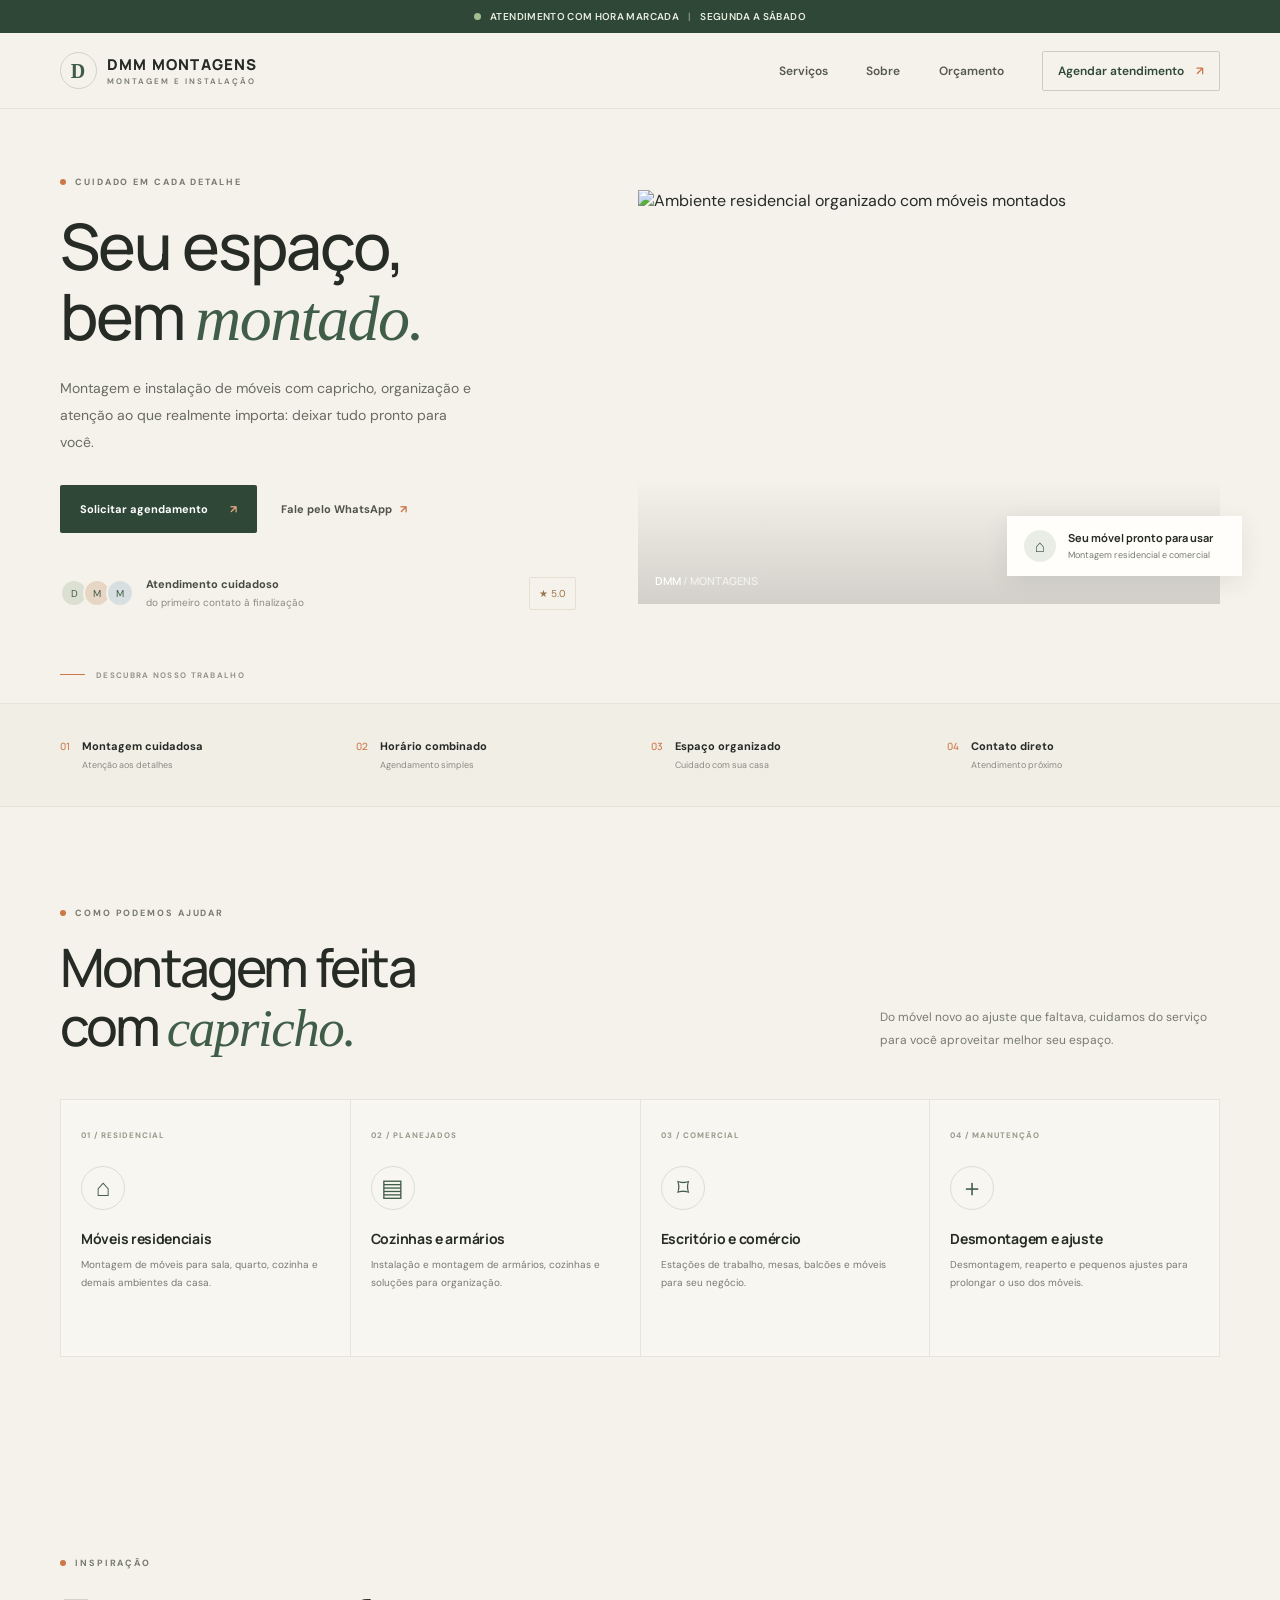
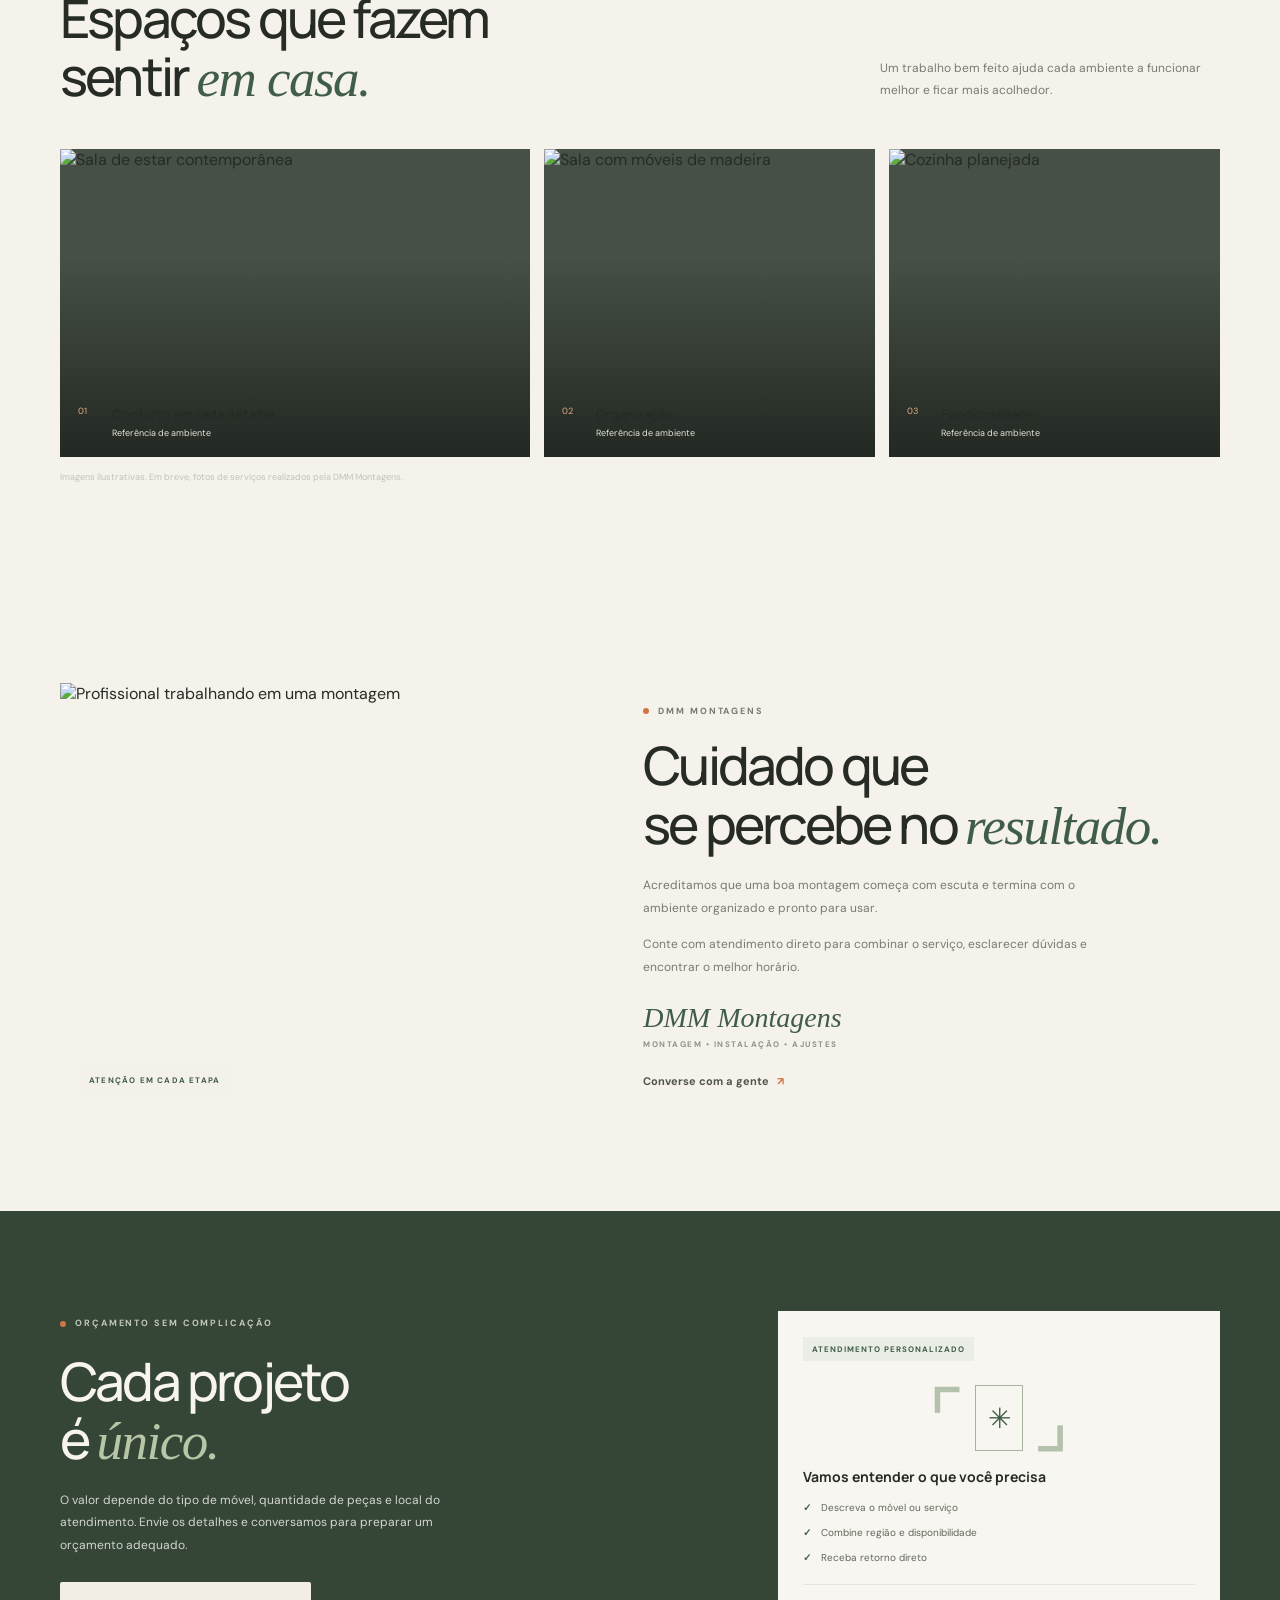
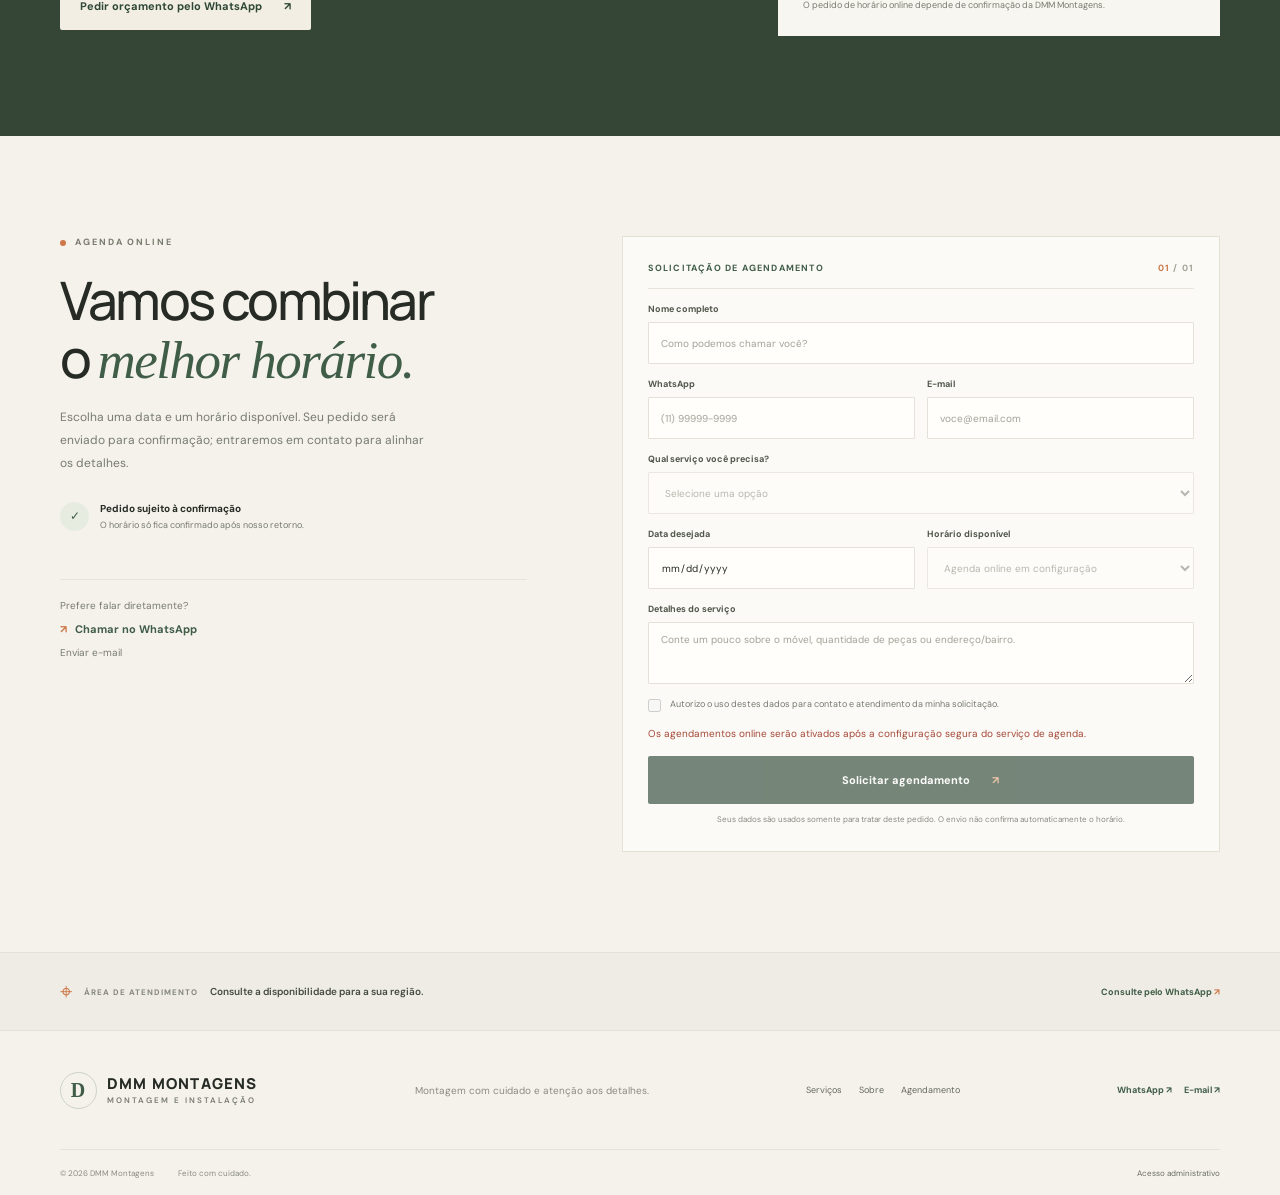
==== index.html @ c47377dd "Publish DMM Montagens website Co-authored-by: Copilot <223556219+Copilot@users.noreply.github.com>" ====
<!doctype html>
<html lang="pt-BR">
<head>
  <meta charset="utf-8">
  <meta name="viewport" content="width=device-width, initial-scale=1">
  <meta name="theme-color" content="#f5f2eb">
  <meta name="description" content="Montagem, instalação e ajuste de móveis residenciais e comerciais. Solicite um orçamento com a DMM Montagens.">
  <title>DMM Montagens | Montagem com cuidado e precisão</title>
  <link rel="preconnect" href="https://fonts.googleapis.com">
  <link rel="preconnect" href="https://fonts.gstatic.com" crossorigin>
  <link href="https://fonts.googleapis.com/css2?family=DM+Sans:wght@400;500;600;700&family=Manrope:wght@400;500;600;700;800&display=swap" rel="stylesheet">
  <link rel="stylesheet" href="style.css">
</head>
<body>
  <div class="announcement"><span class="status-dot"></span> ATENDIMENTO COM HORA MARCADA <span class="announcement-divider">|</span> SEGUNDA A SÁBADO</div>
  <header class="site-header">
    <a class="wordmark" href="#" aria-label="DMM Montagens, início">
      <span class="brand-mark" aria-hidden="true">D</span><span>DMM MONTAGENS<small>MONTAGEM E INSTALAÇÃO</small></span>
    </a>
    <button class="menu-toggle" id="menu-toggle" type="button" aria-label="Abrir menu" aria-expanded="false"><span></span><span></span></button>
    <nav class="main-nav" id="main-nav" aria-label="Navegação principal">
      <a href="#servicos">Serviços</a><a href="#sobre">Sobre</a><a href="#orcamento">Orçamento</a>
      <a class="nav-cta" href="#agendamento">Agendar atendimento <span aria-hidden="true">↗</span></a>
    </nav>
  </header>

  <main>
    <section class="hero section-wrap">
      <div class="hero-copy">
        <p class="eyebrow"><span></span> CUIDADO EM CADA DETALHE</p>
        <h1>Seu espaço,<br>bem <em>montado.</em></h1>
        <p class="hero-intro">Montagem e instalação de móveis com capricho, organização e atenção ao que realmente importa: deixar tudo pronto para você.</p>
        <div class="hero-actions"><a class="button button-dark" href="#agendamento">Solicitar agendamento <span aria-hidden="true">↗</span></a><a class="text-link" data-whatsapp href="#agendamento">Fale pelo WhatsApp <span aria-hidden="true">↗</span></a></div>
        <div class="hero-proof"><div class="avatar-stack" aria-hidden="true"><span>D</span><span>M</span><span>M</span></div><span><strong>Atendimento cuidadoso</strong><br>do primeiro contato à finalização</span><span class="proof-rating">★ 5.0</span></div>
      </div>
      <div class="hero-visual">
        <img class="hero-image" src="https://images.unsplash.com/photo-1600210492486-724fe5c67fb0?auto=format&amp;fit=crop&amp;w=1200&amp;q=85" alt="Ambiente residencial organizado com móveis montados">
        <div class="hero-image-label"><span class="label-icon" aria-hidden="true">⌂</span><span><strong>Seu móvel pronto para usar</strong><small>Montagem residencial e comercial</small></span></div>
        <span class="hero-index">DMM <span>/ MONTAGENS</span></span>
      </div>
      <div class="scroll-cue"><span></span> DESCUBRA NOSSO TRABALHO</div>
    </section>

    <section class="trust-strip" aria-label="Diferenciais">
      <div><span>01</span><p><strong>Montagem cuidadosa</strong><small>Atenção aos detalhes</small></p></div>
      <div><span>02</span><p><strong>Horário combinado</strong><small>Agendamento simples</small></p></div>
      <div><span>03</span><p><strong>Espaço organizado</strong><small>Cuidado com sua casa</small></p></div>
      <div><span>04</span><p><strong>Contato direto</strong><small>Atendimento próximo</small></p></div>
    </section>

    <section class="section-wrap section-pad" id="servicos">
      <div class="section-heading"><div><p class="eyebrow"><span></span> COMO PODEMOS AJUDAR</p><h2>Montagem feita<br>com <em>capricho.</em></h2></div><p>Do móvel novo ao ajuste que faltava, cuidamos do serviço para você aproveitar melhor seu espaço.</p></div>
      <div class="service-grid">
        <article class="service-card"><span class="service-number">01 / RESIDENCIAL</span><span class="service-icon" aria-hidden="true">⌂</span><h3>Móveis residenciais</h3><p>Montagem de móveis para sala, quarto, cozinha e demais ambientes da casa.</p></article>
        <article class="service-card"><span class="service-number">02 / PLANEJADOS</span><span class="service-icon" aria-hidden="true">▤</span><h3>Cozinhas e armários</h3><p>Instalação e montagem de armários, cozinhas e soluções para organização.</p></article>
        <article class="service-card"><span class="service-number">03 / COMERCIAL</span><span class="service-icon" aria-hidden="true">⌑</span><h3>Escritório e comércio</h3><p>Estações de trabalho, mesas, balcões e móveis para seu negócio.</p></article>
        <article class="service-card"><span class="service-number">04 / MANUTENÇÃO</span><span class="service-icon" aria-hidden="true">＋</span><h3>Desmontagem e ajuste</h3><p>Desmontagem, reaperto e pequenos ajustes para prolongar o uso dos móveis.</p></article>
      </div>
    </section>

    <section class="gallery">
      <div class="section-wrap section-pad">
        <div class="section-heading"><div><p class="eyebrow"><span></span> INSPIRAÇÃO</p><h2>Espaços que fazem<br>sentir <em>em casa.</em></h2></div><p>Um trabalho bem feito ajuda cada ambiente a funcionar melhor e ficar mais acolhedor.</p></div>
        <div class="gallery-grid">
          <figure class="gallery-item gallery-large"><img src="https://images.unsplash.com/photo-1600607687939-ce8a6c25118c?auto=format&amp;fit=crop&amp;w=1200&amp;q=85" alt="Sala de estar contemporânea"><figcaption><span>01</span><strong>Conforto em cada detalhe</strong><small>Referência de ambiente</small></figcaption></figure>
          <figure class="gallery-item"><img src="https://images.unsplash.com/photo-1600607687920-4e2a09cf159d?auto=format&amp;fit=crop&amp;w=700&amp;q=85" alt="Sala com móveis de madeira"><figcaption><span>02</span><strong>Organização</strong><small>Referência de ambiente</small></figcaption></figure>
          <figure class="gallery-item"><img src="https://images.unsplash.com/photo-1600566753086-00f18fb6b3ea?auto=format&amp;fit=crop&amp;w=700&amp;q=85" alt="Cozinha planejada"><figcaption><span>03</span><strong>Funcionalidade</strong><small>Referência de ambiente</small></figcaption></figure>
        </div>
        <p class="gallery-note">Imagens ilustrativas. Em breve, fotos de serviços realizados pela DMM Montagens.</p>
      </div>
    </section>

    <section class="section-wrap section-pad about" id="sobre">
      <div class="about-photo"><img src="https://images.unsplash.com/photo-1621905251189-08b45d6a269e?auto=format&amp;fit=crop&amp;w=900&amp;q=85" alt="Profissional trabalhando em uma montagem"><span>ATENÇÃO EM CADA ETAPA</span></div>
      <div class="about-copy"><p class="eyebrow"><span></span> DMM MONTAGENS</p><h2>Cuidado que<br>se percebe no <em>resultado.</em></h2><p>Acreditamos que uma boa montagem começa com escuta e termina com o ambiente organizado e pronto para usar.</p><p>Conte com atendimento direto para combinar o serviço, esclarecer dúvidas e encontrar o melhor horário.</p><div class="signature"><span>DMM Montagens</span><small>MONTAGEM • INSTALAÇÃO • AJUSTES</small></div><a class="text-link" data-whatsapp href="#agendamento">Converse com a gente <span aria-hidden="true">↗</span></a></div>
    </section>

    <section class="pricing section-pad" id="orcamento"><div class="section-wrap pricing-inner">
      <div><p class="eyebrow"><span></span> ORÇAMENTO SEM COMPLICAÇÃO</p><h2>Cada projeto<br>é <em>único.</em></h2><p>O valor depende do tipo de móvel, quantidade de peças e local do atendimento. Envie os detalhes e conversamos para preparar um orçamento adequado.</p><a class="button button-light" data-whatsapp href="#agendamento">Pedir orçamento pelo WhatsApp <span aria-hidden="true">↗</span></a></div>
      <div class="price-card"><span class="price-tag">ATENDIMENTO PERSONALIZADO</span><div class="price-illustration" aria-hidden="true"><span>⌜</span><span>✳</span><span>⌟</span></div><h3>Vamos entender o que você precisa</h3><ul><li><span>✓</span> Descreva o móvel ou serviço</li><li><span>✓</span> Combine região e disponibilidade</li><li><span>✓</span> Receba retorno direto</li></ul><p class="price-footnote">O pedido de horário online depende de confirmação da DMM Montagens.</p></div>
    </div></section>

    <section class="section-wrap section-pad booking" id="agendamento">
      <div class="booking-intro"><p class="eyebrow"><span></span> AGENDA ONLINE</p><h2>Vamos combinar<br>o <em>melhor horário.</em></h2><p>Escolha uma data e um horário disponível. Seu pedido será enviado para confirmação; entraremos em contato para alinhar os detalhes.</p><div class="booking-assurance"><span aria-hidden="true">✓</span><span><strong>Pedido sujeito à confirmação</strong><small>O horário só fica confirmado após nosso retorno.</small></span></div><div class="booking-contact"><span>Prefere falar diretamente?</span><a class="contact-whatsapp" data-whatsapp href="#agendamento"><span aria-hidden="true">↗</span> Chamar no WhatsApp</a><a data-email href="#agendamento">Enviar e-mail</a></div></div>
      <form class="booking-form" id="booking-form">
        <div class="form-heading"><span>SOLICITAÇÃO DE AGENDAMENTO</span><span class="form-step">01 <i>/ 01</i></span></div>
        <label>Nome completo<input name="customer_name" type="text" autocomplete="name" minlength="2" maxlength="100" required placeholder="Como podemos chamar você?"></label>
        <div class="form-row"><label>WhatsApp<input name="customer_phone" type="tel" autocomplete="tel" minlength="10" maxlength="30" required placeholder="(11) 99999-9999"></label><label>E-mail<input name="customer_email" type="email" autocomplete="email" maxlength="254" required placeholder="voce@email.com"></label></div>
        <label>Qual serviço você precisa?
          <select name="service" required>
            <option value="">Selecione uma opção</option><option>Móveis residenciais</option><option>Cozinhas e armários</option><option>Escritório e comércio</option><option>Desmontagem e ajuste</option><option>Outro — vou explicar nos detalhes</option>
          </select>
        </label>
        <div class="form-row"><label>Data desejada<input name="booking_date" type="date" required></label><label>Horário disponível<select id="booking-time" name="booking_time" required disabled><option value="">Agenda online em configuração</option></select></label></div>
        <label>Detalhes do serviço<textarea name="details" maxlength="1200" placeholder="Conte um pouco sobre o móvel, quantidade de peças ou endereço/bairro."></textarea></label>
        <label class="trap-field" aria-hidden="true">Deixe este campo vazio<input name="website" type="text" tabindex="-1" autocomplete="off"></label>
        <label class="consent-label"><input type="checkbox" required><span>Autorizo o uso destes dados para contato e atendimento da minha solicitação.</span></label>
        <p class="form-feedback" id="booking-feedback" role="status" aria-live="polite"></p>
        <button class="button button-dark form-submit" type="submit">Solicitar agendamento <span aria-hidden="true">↗</span></button>
        <p class="form-legal">Seus dados são usados somente para tratar deste pedido. O envio não confirma automaticamente o horário.</p>
      </form>
    </section>
    <section class="area-strip"><div class="section-wrap"><span class="area-pin" aria-hidden="true">⌖</span><span>ÁREA DE ATENDIMENTO</span><strong data-area>Consulte a disponibilidade para a sua região.</strong><a data-whatsapp href="#agendamento">Consulte pelo WhatsApp <span aria-hidden="true">↗</span></a></div></section>
  </main>

  <footer class="site-footer">
    <div class="section-wrap footer-main"><a class="wordmark" href="#"><span class="brand-mark" aria-hidden="true">D</span><span>DMM MONTAGENS<small>MONTAGEM E INSTALAÇÃO</small></span></a><p>Montagem com cuidado e atenção aos detalhes.</p><nav aria-label="Links do rodapé"><a href="#servicos">Serviços</a><a href="#sobre">Sobre</a><a href="#agendamento">Agendamento</a></nav><div class="footer-social"><a data-whatsapp href="#agendamento">WhatsApp ↗</a><a data-email href="#agendamento">E-mail ↗</a></div></div>
    <div class="section-wrap footer-bottom"><span>© <span id="year"></span> DMM Montagens</span><span>Feito com cuidado.</span><a class="admin-link" href="#admin">Acesso administrativo</a></div>
  </footer>

  <section class="admin-overlay" id="admin-overlay" hidden aria-label="Painel administrativo">
    <div class="admin-panel">
      <div class="admin-topbar"><a class="wordmark" href="#"><span class="brand-mark" aria-hidden="true">D</span><span>DMM MONTAGENS<small>PAINEL ADMINISTRATIVO</small></span></a><a class="admin-close" href="#" aria-label="Fechar painel">×</a></div>
      <section class="admin-login" id="admin-login">
        <p class="eyebrow"><span></span> ÁREA RESTRITA</p><h1>Acesse sua<br><em>agenda.</em></h1><p>Entre com a conta administrativa cadastrada para consultar e gerenciar os pedidos.</p>
        <form id="login-form"><label>E-mail<input name="email" type="email" autocomplete="username" required placeholder="seu@email.com"></label><label>Senha<input name="password" type="password" autocomplete="current-password" required placeholder="Sua senha"></label><p class="form-feedback" id="login-feedback" role="status" aria-live="polite"></p><button class="button button-dark" type="submit">Entrar no painel <span aria-hidden="true">↗</span></button></form>
      </section>
      <section class="dashboard" id="dashboard" hidden>
        <div class="dashboard-heading"><div><p class="eyebrow"><span></span> VISÃO GERAL</p><h1>Sua agenda.</h1><p>Acompanhe os pedidos e atualize cada atendimento.</p></div><button class="button button-outline" id="signout-button" type="button">Sair</button></div>
        <div class="dashboard-stats"><article><span>ATENDIMENTOS DE HOJE</span><strong id="today-count">0</strong><small>Pedidos ativos</small></article><article><span>AGUARDANDO CONFIRMAÇÃO</span><strong id="pending-count">0</strong><small>Precisam de retorno</small></article><article><span>PRÓXIMOS 7 DIAS</span><strong id="week-count">0</strong><small>Pedidos ativos</small></article></div>
        <div class="calendar-section">
          <div class="calendar-heading"><button class="button button-outline" id="previous-month" type="button" aria-label="Mês anterior">←</button><h2 id="calendar-month"></h2><button class="button button-outline" id="next-month" type="button" aria-label="Próximo mês">→</button><button class="button button-outline today-button" id="today-button" type="button">Hoje</button></div>
          <div class="calendar-grid" id="calendar-grid"></div>
        </div>
        <section class="day-bookings"><div class="day-heading"><div><p class="eyebrow"><span></span> AGENDA DO DIA</p><h2 id="selected-day-title"></h2></div><span class="day-count" id="day-count"></span></div><div class="booking-list" id="booking-list"></div></section>
      </section>
    </div>
  </section>
  <div class="toast" id="toast" role="status" aria-live="polite"></div>
  <script src="https://cdn.jsdelivr.net/npm/@supabase/supabase-js@2"></script>
  <script src="config.js"></script>
  <script src="script.js"></script>
</body>
</html>
---- style.css ----
:root {
  color-scheme: light;
  --ink: #262b25;
  --muted: #777b71;
  --paper: #f5f2eb;
  --white: #fffefa;
  --line: #e7e4db;
  --green: #405d48;
  --green-dark: #2e4736;
  --orange: #cd7748;
  --serif: Georgia, "Times New Roman", serif;
  --sans: "DM Sans", sans-serif;
  --display: "Manrope", sans-serif;
}
* { box-sizing: border-box; }
html { scroll-behavior: smooth; scroll-padding-top: 90px; }
body { margin: 0; min-width: 320px; background: var(--paper); color: var(--ink); font-family: var(--sans); -webkit-font-smoothing: antialiased; }
body:has(.admin-overlay:not([hidden])) { overflow: hidden; }
a { color: inherit; text-decoration: none; }
button, input, select, textarea { font: inherit; }
button, a { -webkit-tap-highlight-color: transparent; }
button:focus-visible, a:focus-visible, input:focus-visible, textarea:focus-visible, select:focus-visible { outline: 2px solid var(--orange); outline-offset: 3px; }
img { display: block; width: 100%; }
.section-wrap { width: min(1160px, calc(100% - 64px)); margin-inline: auto; }
.announcement { min-height: 33px; display: flex; align-items: center; justify-content: center; gap: 9px; background: var(--green-dark); color: #e9eddf; font-size: 10px; font-weight: 600; letter-spacing: .35px; }
.status-dot, .eyebrow > span { width: 7px; height: 7px; border-radius: 50%; background: #a4bd90; }
.announcement-divider { opacity: .45; }
.site-header { position: sticky; z-index: 20; top: 0; min-height: 76px; display: flex; justify-content: space-between; align-items: center; gap: 20px; padding: 0 max(32px, calc((100vw - 1160px) / 2)); border-bottom: 1px solid rgba(38,43,37,.07); background: rgba(245,242,235,.94); backdrop-filter: blur(15px); }
.wordmark { display: inline-flex; align-items: center; gap: 10px; color: var(--ink); font: 800 15px/1 var(--display); letter-spacing: 1.2px; }
.wordmark small { display: block; margin-top: 5px; color: var(--muted); font: 600 8px/1 var(--sans); letter-spacing: 2px; }
.brand-mark { width: 37px; height: 37px; display: grid; place-items: center; border: 1px solid #ccd3c7; border-radius: 50%; color: var(--green); font-family: var(--serif); font-size: 20px; }
.brand-mark svg { width: 23px; fill: none; stroke: currentColor; stroke-width: 1.6; stroke-linecap: round; stroke-linejoin: round; }
.main-nav { display: flex; align-items: center; gap: clamp(20px, 3vw, 41px); color: #55594f; font-size: 12px; font-weight: 600; }
.main-nav > a:not(.nav-cta):hover, .text-link:hover, .site-footer a:hover { color: var(--orange); }
.nav-cta { display: flex; gap: 12px; align-items: center; min-height: 40px; padding: 0 15px; border: 1px solid #c8cec3; border-radius: 2px; color: var(--green-dark); }
.nav-cta span, .text-link span { color: var(--orange); }
.menu-toggle { display: none; }
.hero { position: relative; min-height: 572px; display: grid; grid-template-columns: .94fr 1.06fr; align-items: center; gap: 62px; padding-top: 67px; padding-bottom: 85px; }
.hero-copy { padding-bottom: 7px; }
.eyebrow { display: flex; align-items: center; gap: 9px; margin: 0 0 22px; color: #777a6d; font: 700 9px/1.4 var(--sans); letter-spacing: 1.9px; }
.eyebrow > span { width: 6px; height: 6px; background: var(--orange); }
h1, h2, h3, p { margin-top: 0; }
.hero h1, .section-heading h2, .about-copy h2, .pricing h2, .booking-intro h2, .admin-login h1, .dashboard h1 { margin: 0; font: 500 clamp(42px, 5vw, 66px)/1.1 var(--display); letter-spacing: -2px; }
h1 em, h2 em { color: var(--green); font-family: var(--serif); font-weight: 400; letter-spacing: -1.5px; }
.hero-intro { max-width: 415px; margin: 21px 0 0; color: #686b62; font-size: 14px; line-height: 1.9; }
.hero-actions { display: flex; align-items: center; gap: 24px; margin-top: 30px; }
.button { min-height: 48px; display: inline-flex; align-items: center; justify-content: center; gap: 22px; padding: 0 20px; border: 0; border-radius: 2px; cursor: pointer; font-size: 11px; font-weight: 700; transition: background .2s, transform .2s; }
.button:hover { transform: translateY(-2px); }
.button-dark { background: var(--green-dark); color: white; }
.button-dark:hover { background: #3d6046; }
.button-dark span { color: #e2a67d; }
.text-link { color: #50554b; font-size: 11px; font-weight: 700; }
.text-link span { margin-left: 5px; }
.hero-proof { display: flex; align-items: center; gap: 12px; margin-top: 42px; color: #898b80; font-size: 10px; line-height: 1.7; }
.hero-proof strong { color: #464c42; font-size: 11px; }
.avatar-stack { display: flex; padding-left: 5px; }
.avatar-stack span { width: 28px; height: 28px; display: grid; place-items: center; margin-left: -5px; border: 2px solid var(--paper); border-radius: 50%; background: #dbe0d2; color: var(--green); font-size: 10px; }
.avatar-stack span:nth-child(2) { background: #e8d6c5; }
.avatar-stack span:nth-child(3) { background: #d7dfe0; }
.proof-rating { margin-left: auto; padding: 7px 9px; border: 1px solid #e5dfd1; border-radius: 2px; color: #9b7448; font-size: 10px; }
.hero-visual { position: relative; height: 414px; }
.hero-image { height: 100%; object-fit: cover; object-position: center; }
.hero-visual::after { position: absolute; inset: 0; background: linear-gradient(0deg, rgba(26,31,25,.16), transparent 30%); content: ""; }
.hero-image-label { position: absolute; z-index: 1; right: -22px; bottom: 28px; display: flex; align-items: center; gap: 12px; min-width: 235px; padding: 14px 17px; background: var(--white); box-shadow: 0 6px 24px #262b2517; }
.label-icon { width: 32px; height: 32px; display: grid; place-items: center; border-radius: 50%; background: #e9ede5; color: var(--green); font-size: 17px; }
.hero-image-label strong, .hero-image-label small { display: block; }
.hero-image-label strong { font: 700 11px var(--display); }
.hero-image-label small { margin-top: 4px; color: var(--muted); font-size: 9px; }
.hero-index { position: absolute; z-index: 1; bottom: 16px; left: 17px; color: #fff; font: 600 11px var(--display); }
.hero-index span { color: #ffffffa3; }
.scroll-cue { position: absolute; left: 0; bottom: 23px; display: flex; align-items: center; gap: 11px; color: #93958b; font-size: 8px; font-weight: 700; letter-spacing: 1.3px; }
.scroll-cue span { width: 25px; height: 1px; background: var(--orange); }
.trust-strip { min-height: 104px; display: grid; grid-template-columns: repeat(4, 1fr); align-items: center; gap: 22px; padding: 18px max(32px, calc((100vw - 1160px) / 2)); border-top: 1px solid #e6e2d9; border-bottom: 1px solid #e6e2d9; background: #f1eee6; }
.trust-strip > div { display: flex; align-items: flex-start; gap: 12px; }
.trust-strip > div > span { color: var(--orange); font: 500 10px var(--display); }
.trust-strip p { margin: 0; }
.trust-strip strong, .trust-strip small { display: block; }
.trust-strip strong { font-size: 11px; }
.trust-strip small { margin-top: 6px; color: #898b82; font-size: 9px; }
.section-pad { padding-block: 100px; }
.section-heading { display: flex; align-items: end; justify-content: space-between; gap: 45px; margin-bottom: 42px; }
.section-heading .eyebrow { margin-bottom: 19px; }
.section-heading h2, .about-copy h2, .pricing h2, .booking-intro h2 { font-size: clamp(36px, 4.2vw, 53px); letter-spacing: -2.8px; }
.section-heading > p { max-width: 340px; margin: 0 0 5px; color: var(--muted); font-size: 12px; line-height: 1.9; }
.service-grid { display: grid; grid-template-columns: repeat(4, 1fr); border-top: 1px solid var(--line); border-left: 1px solid var(--line); }
.service-card { min-height: 257px; padding: 22px 20px; border-right: 1px solid var(--line); border-bottom: 1px solid var(--line); background: #f8f6f0; transition: background .2s, transform .2s; }
.service-card:hover { position: relative; z-index: 1; transform: translateY(-4px); background: #fffefa; }
.service-number { color: #99988b; font-size: 8px; font-weight: 700; letter-spacing: 1px; }
.service-icon { width: 44px; height: 44px; display: grid; place-items: center; margin-top: 23px; border: 1px solid #d9dfd2; border-radius: 50%; color: var(--green); font: 24px var(--serif); }
.service-card h3 { margin: 19px 0 8px; font: 700 14px var(--display); letter-spacing: -.3px; }
.service-card p { min-height: 57px; margin-bottom: 13px; color: var(--muted); font-size: 10px; line-height: 1.8; }
.service-card a { display: flex; align-items: center; justify-content: space-between; padding-top: 11px; border-top: 1px solid var(--line); color: var(--green); font-size: 9px; font-weight: 700; }
.service-card a span { color: var(--orange); }
.portfolio { background: #303a30; color: #f5f2eb; }
.portfolio-heading h2 em, .pricing h2 em { color: #b7c6a7; }
.eyebrow-light { color: #bfc3b5; }
.portfolio-heading > p { color: #c1c4ba; }
.gallery-grid { display: grid; grid-template-columns: 1.42fr 1fr 1fr; gap: 14px; }
.gallery-item { position: relative; min-width: 0; height: 308px; margin: 0; overflow: hidden; background: #465046; }
.gallery-item img { height: 100%; object-fit: cover; transition: transform .55s; }
.gallery-item:hover img { transform: scale(1.04); }
.gallery-item::after { position: absolute; inset: 35% 0 0; background: linear-gradient(transparent, #151914b8); content: ""; }
.gallery-item figcaption { position: absolute; z-index: 1; right: 18px; bottom: 18px; left: 18px; display: grid; grid-template-columns: 26px 1fr; gap: 4px 8px; align-items: center; }
.gallery-item figcaption > span { grid-row: span 2; align-self: start; color: #e2aa83; font-size: 9px; }
.gallery-item figcaption strong { font: 600 13px var(--display); }
.gallery-item figcaption small { color: #e1e2dc; font-size: 9px; }
.gallery-note { margin: 14px 0 0; color: #bfc4b8; font-size: 9px; }
.about { display: grid; grid-template-columns: .92fr 1.08fr; align-items: center; gap: 92px; }
.about-photo { position: relative; height: 428px; }
.about-photo img { height: 100%; object-fit: cover; }
.about-photo > span { position: absolute; bottom: 17px; left: 17px; padding: 9px 12px; background: #f5f2ebed; color: var(--green); font-size: 8px; font-weight: 700; letter-spacing: 1.2px; }
.about-copy .eyebrow { margin-bottom: 19px; }
.about-copy h2 { margin-bottom: 19px; }
.about-copy > p:not(.eyebrow) { max-width: 460px; margin-bottom: 12px; color: var(--muted); font-size: 12px; line-height: 1.95; }
.signature { display: flex; flex-direction: column; gap: 5px; margin-top: 22px; margin-bottom: 20px; }
.signature span { color: var(--green); font: italic 28px var(--serif); }
.signature small { color: #8f9287; font-size: 8px; font-weight: 700; letter-spacing: 1.5px; }
.pricing { background: #354536; color: #f7f5ee; }
.pricing-inner { display: grid; grid-template-columns: 1fr .72fr; align-items: center; gap: 105px; }
.pricing .eyebrow { color: #c2c8bb; }
.pricing h2 { margin-bottom: 18px; }
.pricing-inner > div:first-child > p:not(.eyebrow) { max-width: 430px; margin-bottom: 25px; color: #d3d7cf; font-size: 12px; line-height: 1.9; }
.button-light { background: #f2eee3; color: var(--green-dark); }
.button-light:hover { background: #fffefa; }
.price-card { padding: 25px; background: #f8f6f0; color: var(--ink); }
.price-tag { display: inline-block; padding: 7px 9px; background: #ebeee7; color: var(--green); font-size: 8px; font-weight: 700; letter-spacing: 1px; }
.price-illustration { height: 106px; display: flex; justify-content: center; align-items: end; gap: 10px; padding-bottom: 16px; color: var(--green); }
.price-illustration span:nth-child(1), .price-illustration span:nth-child(3) { font: 78px/.8 var(--serif); color: #b4c1ac; }
.price-illustration span:nth-child(2) { display: grid; width: 48px; height: 66px; place-items: center; border: 1px solid #a8b39f; font: 28px var(--serif); }
.price-card h3 { margin-bottom: 15px; font: 700 14px var(--display); }
.price-card ul { display: grid; gap: 12px; margin: 0; padding: 0; list-style: none; color: #62675d; font-size: 10px; }
.price-card li { display: flex; align-items: center; gap: 10px; }
.price-card li span { color: var(--green); font-weight: 700; }
.price-footnote { margin: 20px 0 0; padding-top: 14px; border-top: 1px solid var(--line); color: #777b71; font-size: 9px; }
.booking { display: grid; grid-template-columns: .78fr 1fr; gap: 95px; align-items: start; }
.booking-intro h2 { margin-bottom: 17px; }
.booking-intro > p:not(.eyebrow) { max-width: 365px; color: var(--muted); font-size: 12px; line-height: 1.9; }
.booking-assurance { display: flex; align-items: center; gap: 11px; margin-top: 27px; }
.booking-assurance > span:first-child { width: 29px; height: 29px; display: grid; place-items: center; border-radius: 50%; background: #e7ece1; color: var(--green); font-size: 12px; }
.booking-assurance strong, .booking-assurance small { display: block; }
.booking-assurance strong { font-size: 10px; }
.booking-assurance small { margin-top: 4px; color: var(--muted); font-size: 9px; }
.booking-contact { display: flex; flex-direction: column; align-items: start; gap: 10px; margin-top: 48px; padding-top: 19px; border-top: 1px solid var(--line); color: var(--muted); font-size: 10px; }
.contact-whatsapp { display: flex; gap: 8px; color: var(--green); font-size: 11px; font-weight: 700; }
.contact-whatsapp span { color: var(--orange); }
.booking-form { display: grid; gap: 14px; padding: 25px; border: 1px solid #e5e1d7; background: #fbfaf6; }
.form-heading { display: flex; justify-content: space-between; padding-bottom: 14px; border-bottom: 1px solid var(--line); color: var(--green); font-size: 9px; font-weight: 700; letter-spacing: 1.2px; }
.form-step { color: var(--orange); }
.form-step i { color: #a3a296; font-style: normal; }
.booking-form label, .admin-login label { display: grid; gap: 7px; color: #51564c; font-size: 9px; font-weight: 700; }
.trap-field { position: absolute !important; left: -10000px !important; width: 1px !important; height: 1px !important; overflow: hidden !important; }
.booking-form input, .booking-form select, .booking-form textarea, .admin-login input { width: 100%; min-height: 42px; padding: 10px 12px; border: 1px solid #e4e1d8; border-radius: 1px; background: #fffefa; color: var(--ink); font-size: 10px; font-weight: 400; }
.booking-form textarea { min-height: 62px; resize: vertical; }
.booking-form input::placeholder, .booking-form textarea::placeholder, .admin-login input::placeholder { color: #a1a398; }
.booking-form select:disabled { color: #9b9c92; }
.form-row { display: grid; grid-template-columns: 1fr 1fr; gap: 12px; }
.consent-label { display: flex !important; align-items: flex-start; gap: 9px !important; color: #777b71 !important; font-size: 9px !important; font-weight: 400 !important; line-height: 1.5; }
.consent-label input { width: 13px; min-height: 13px; height: 13px; flex: 0 0 auto; margin: 1px 0 0; accent-color: var(--green); }
.form-feedback { min-height: 0; margin: 0; color: #a54838; font-size: 10px; line-height: 1.6; }
.form-feedback:empty { display: none; }
.form-feedback.success { color: #35704a; }
.form-submit { width: 100%; }
.form-submit:disabled { cursor: wait; opacity: .65; transform: none; }
.form-legal { margin: -5px 0 0; color: #898b82; font-size: 8px; line-height: 1.6; text-align: center; }
.area-strip { padding-block: 24px; border-block: 1px solid #e5e1d8; background: #eeece4; }
.area-strip .section-wrap { display: flex; align-items: center; gap: 12px; }
.area-pin { color: var(--orange); font-size: 22px; }
.area-strip .section-wrap > span:nth-child(2) { color: #85877c; font-size: 8px; font-weight: 700; letter-spacing: 1px; }
.area-strip strong { margin-right: auto; color: #444a40; font-size: 10px; font-weight: 600; }
.area-strip a { color: var(--green); font-size: 9px; font-weight: 700; }
.area-strip a span { color: var(--orange); }
.site-footer { background: #f5f2eb; }
.footer-main { min-height: 118px; display: flex; align-items: center; justify-content: space-between; gap: 22px; }
.footer-main > p { margin: 0; color: #898b81; font-size: 10px; }
.footer-main nav, .footer-social { display: flex; gap: 17px; color: #65695f; font-size: 9px; }
.footer-social { gap: 12px; color: var(--green); font-weight: 700; }
.footer-bottom { min-height: 46px; display: flex; align-items: center; gap: 24px; border-top: 1px solid #e6e2d9; color: #898b81; font-size: 8px; }
.footer-bottom > a { margin-left: auto; }
.footer-bottom > a + a { margin-left: 0; }
.admin-link { color: #696d63; }
.admin-overlay[hidden] { display: none; }
.admin-overlay { position: fixed; z-index: 50; inset: 0; overflow-y: auto; background: #f4f2eb; }
.admin-panel { width: min(1060px, calc(100% - 48px)); min-height: 100vh; margin: 0 auto; padding-bottom: 56px; }
.admin-topbar { height: 77px; display: flex; justify-content: space-between; align-items: center; border-bottom: 1px solid var(--line); }
.admin-close { color: #6f7369; font-size: 27px; line-height: 1; }
.admin-login { width: min(380px, 100%); margin: 105px auto; }
.admin-login h1, .dashboard h1 { font-size: 44px; }
.admin-login > p:not(.eyebrow), .dashboard-heading > div > p:not(.eyebrow) { margin: 15px 0 27px; color: var(--muted); font-size: 12px; line-height: 1.8; }
.admin-login form { display: grid; gap: 16px; }
.admin-login .button { width: 100%; }
.dashboard { padding-top: 53px; }
.dashboard[hidden], .admin-login[hidden] { display: none; }
.dashboard-heading { display: flex; align-items: center; justify-content: space-between; gap: 20px; }
.dashboard-heading > div > p:not(.eyebrow) { margin-bottom: 0; }
.button-outline { border: 1px solid #d9ddd3; background: transparent; color: var(--green); }
.button-outline:hover { background: #eaede6; }
.dashboard-stats { display: grid; grid-template-columns: repeat(3, 1fr); gap: 14px; margin-top: 30px; }
.dashboard-stats article { display: grid; gap: 7px; padding: 16px; border: 1px solid var(--line); background: #faf9f4; }
.dashboard-stats article > span { color: #85877d; font-size: 8px; font-weight: 700; letter-spacing: 1px; }
.dashboard-stats strong { color: var(--green); font: 600 31px var(--display); }
.dashboard-stats small { color: #86887e; font-size: 9px; }
.calendar-heading { display: flex; align-items: center; gap: 14px; margin-top: 34px; }
.calendar-heading h2 { min-width: 175px; margin: 0; font: 600 16px var(--display); text-transform: capitalize; }
.month-arrow { width: 30px; height: 30px; border: 1px solid #dfe1d8; background: transparent; color: var(--green); cursor: pointer; }
.today-button { min-height: 32px; margin-left: auto; padding-inline: 13px; font-size: 9px; }
.calendar-grid { display: grid; grid-template-columns: repeat(7, 1fr); margin-top: 14px; border-top: 1px solid var(--line); border-left: 1px solid var(--line); }
.calendar-cell { min-height: 77px; display: flex; flex-direction: column; align-items: flex-start; padding: 8px; border-right: 1px solid var(--line); border-bottom: 1px solid var(--line); background: #fbfaf6; color: #54584f; cursor: pointer; text-align: left; }
.calendar-cell.weekday { min-height: 28px; justify-content: center; background: #efeee7; color: #82847b; cursor: default; font-size: 8px; font-weight: 700; }
.calendar-cell.outside { background: #f2f0e9; color: #b5b5aa; }
.calendar-cell.selected { background: #e9ede4; box-shadow: inset 0 0 0 1px #91a184; }
.calendar-cell.today .calendar-date { color: var(--orange); font-weight: 800; }
.calendar-date { font-size: 10px; }
.calendar-dot { width: 5px; height: 5px; margin-top: 8px; border-radius: 50%; background: #65855e; }
.calendar-dot.pending { background: var(--orange); }
.calendar-booking-count { margin-top: 4px; color: #74786e; font-size: 8px; }
.day-bookings { margin-top: 34px; }
.day-heading { display: flex; justify-content: space-between; align-items: end; padding-bottom: 12px; border-bottom: 1px solid var(--line); }
.day-heading .eyebrow { margin-bottom: 7px; }
.day-heading h2 { margin: 0; font: 600 17px var(--display); text-transform: capitalize; }
.day-count { color: #85877d; font-size: 9px; }
.booking-list { display: grid; gap: 10px; padding-top: 12px; }
.empty-day { margin: 0; padding: 16px; color: #85877d; font-size: 10px; }
.admin-booking { display: grid; grid-template-columns: 70px minmax(150px, 1fr) minmax(110px, auto) 128px; gap: 12px; align-items: center; padding: 15px; border: 1px solid var(--line); background: #fbfaf6; }
.admin-booking-time { color: var(--green); font: 700 13px var(--display); }
.admin-booking-main strong, .admin-booking-main small, .admin-booking-contact a, .admin-booking-contact small { display: block; }
.admin-booking-main strong { font-size: 11px; }
.admin-booking-main small, .admin-booking-contact small { margin-top: 4px; color: #85877d; font-size: 9px; }
.admin-booking-contact { color: var(--green); font-size: 9px; }
.admin-booking-actions { display: flex; flex-direction: column; align-items: end; gap: 6px; }
.booking-status { color: #a95e34; font-size: 8px; font-weight: 700; }
.booking-status.confirmed { color: #417048; }
.booking-status.completed { color: #76786f; }
.booking-status.cancelled { color: #9a5750; }
.status-select { max-width: 127px; padding: 6px; border: 1px solid #e1dfd7; background: #fffefa; color: var(--ink); font-size: 9px; }
.toast { position: fixed; z-index: 70; right: 20px; bottom: 20px; max-width: min(380px, calc(100% - 40px)); padding: 13px 17px; background: var(--green-dark); color: white; font-size: 11px; opacity: 0; pointer-events: none; transform: translateY(12px); transition: opacity .2s, transform .2s; }
.toast.visible { opacity: 1; transform: translateY(0); }
@media (min-width: 1440px) { .hero { min-height: 620px; } .hero-visual { height: 458px; } }
@media (max-width: 900px) {
  .hero { gap: 34px; min-height: 510px; }.hero-visual { height: 360px; }.hero-image-label { right: -8px; }
  .service-grid { grid-template-columns: repeat(2, 1fr); }.about { gap: 45px; }.about-photo { height: 380px; }
  .pricing-inner { gap: 45px; }.booking { gap: 45px; }.footer-main { flex-wrap: wrap; padding-block: 25px; }.footer-main > p { display: none; }
}
@media (max-width: 640px) {
  html { scroll-padding-top: 72px; }.section-wrap { width: calc(100% - 36px); }.announcement { font-size: 9px; }
  .site-header { min-height: 64px; padding-inline: 18px; }.wordmark { font-size: 13px; }.brand-mark { width: 33px; height: 33px; }
  .menu-toggle { width: 39px; height: 39px; display: flex; flex-direction: column; justify-content: center; align-items: center; gap: 5px; border: 1px solid #d7d9d0; background: transparent; }
  .menu-toggle span { width: 16px; height: 1px; background: var(--green-dark); }
  .main-nav { position: absolute; top: 63px; right: 0; left: 0; display: none; align-items: stretch; flex-direction: column; gap: 0; padding: 8px 18px 15px; border-bottom: 1px solid var(--line); background: var(--paper); }
  .main-nav.open { display: flex; }.main-nav > a:not(.nav-cta) { padding: 12px 0; border-bottom: 1px solid var(--line); }.nav-cta { justify-content: space-between; margin-top: 12px; }
  .hero { min-height: 0; grid-template-columns: 1fr; gap: 29px; padding-top: 51px; padding-bottom: 79px; }
  .hero h1 { font-size: clamp(43px, 12vw, 59px); letter-spacing: -2px; }.hero-intro { margin-top: 16px; font-size: 12px; }
  .hero-actions { align-items: flex-start; flex-direction: column; gap: 17px; margin-top: 23px; }.hero-proof { margin-top: 25px; }
  .hero-visual { height: 315px; margin-right: 8px; }.hero-image-label { right: -8px; bottom: 19px; min-width: 205px; padding: 11px; }.scroll-cue { bottom: 28px; }
  .trust-strip { grid-template-columns: 1fr 1fr; gap: 20px 12px; padding: 23px 18px; }.trust-strip strong { font-size: 10px; }.trust-strip small { font-size: 8px; }
  .section-pad { padding-block: 69px; }.section-heading { align-items: flex-start; flex-direction: column; gap: 13px; margin-bottom: 27px; }
  .section-heading h2, .about-copy h2, .pricing h2, .booking-intro h2 { font-size: 39px; letter-spacing: -1.5px; }.section-heading > p { font-size: 11px; }
  .service-grid { grid-template-columns: 1fr 1fr; }.service-card { min-height: 255px; padding: 15px 12px; }.service-card h3 { font-size: 12px; }.service-card p { font-size: 9px; }
  .gallery-grid { grid-template-columns: 1fr 1fr; gap: 9px; }.gallery-item { height: 207px; }.gallery-large { grid-column: 1 / -1; height: 250px; }
  .gallery-item figcaption { right: 9px; bottom: 11px; left: 10px; grid-template-columns: 20px 1fr; gap: 3px 5px; }.gallery-item figcaption strong { font-size: 10px; }.gallery-item figcaption small { font-size: 8px; }
  .about { grid-template-columns: 1fr; gap: 32px; }.about-photo { height: 315px; }.about-copy > p:not(.eyebrow) { font-size: 11px; }
  .pricing-inner { grid-template-columns: 1fr; gap: 29px; }.price-card { padding: 20px; }
  .booking { grid-template-columns: 1fr; gap: 30px; }.booking-contact { margin-top: 25px; }.booking-form { gap: 12px; padding: 17px; }.form-row { gap: 9px; }.booking-form input, .booking-form select { padding: 9px 8px; font-size: 9px; }
  .area-strip .section-wrap { display: grid; grid-template-columns: 24px 1fr; gap: 6px 9px; }.area-pin { grid-row: span 2; }.area-strip strong { margin: 0; }.area-strip a { grid-column: 2; }
  .footer-main { display: grid; grid-template-columns: 1fr 1fr; gap: 20px 8px; }.footer-main nav { grid-column: 1 / -1; justify-content: space-between; gap: 8px; font-size: 8px; }.footer-social { justify-content: end; font-size: 8px; }.footer-bottom { gap: 10px; font-size: 7px; }.footer-bottom > a { margin-left: auto; }
  .admin-panel { width: calc(100% - 28px); }.admin-login { margin: 70px auto; }.admin-login h1 { font-size: 39px; }.dashboard { padding-top: 32px; }.dashboard-heading { align-items: flex-start; }.dashboard-heading .button { min-height: 36px; padding-inline: 10px; font-size: 9px; }.dashboard h1 { font-size: 35px; }.dashboard-stats { gap: 6px; }.dashboard-stats article { padding: 10px 7px; }.dashboard-stats article > span { font-size: 7px; }.dashboard-stats strong { font-size: 25px; }.dashboard-stats small { font-size: 7px; }
  .calendar-cell { min-height: 54px; padding: 6px 4px; }.calendar-cell.weekday { min-height: 24px; font-size: 7px; }.calendar-date { font-size: 9px; }.calendar-booking-count { font-size: 7px; }.calendar-heading { gap: 8px; }.calendar-heading h2 { min-width: 139px; font-size: 13px; }
  .admin-booking { grid-template-columns: 48px 1fr auto; gap: 8px; padding: 11px 8px; }.admin-booking-contact { grid-column: 2; }.admin-booking-actions { grid-column: 3; grid-row: 1 / span 2; }.admin-booking-time { font-size: 11px; }.admin-booking-main strong { font-size: 9px; }.admin-booking-main small, .admin-booking-contact small, .admin-booking-contact { font-size: 8px; }
}
@media (prefers-reduced-motion: reduce) { *, *::before, *::after { scroll-behavior: auto !important; transition-duration: .01ms !important; animation-duration: .01ms !important; } }
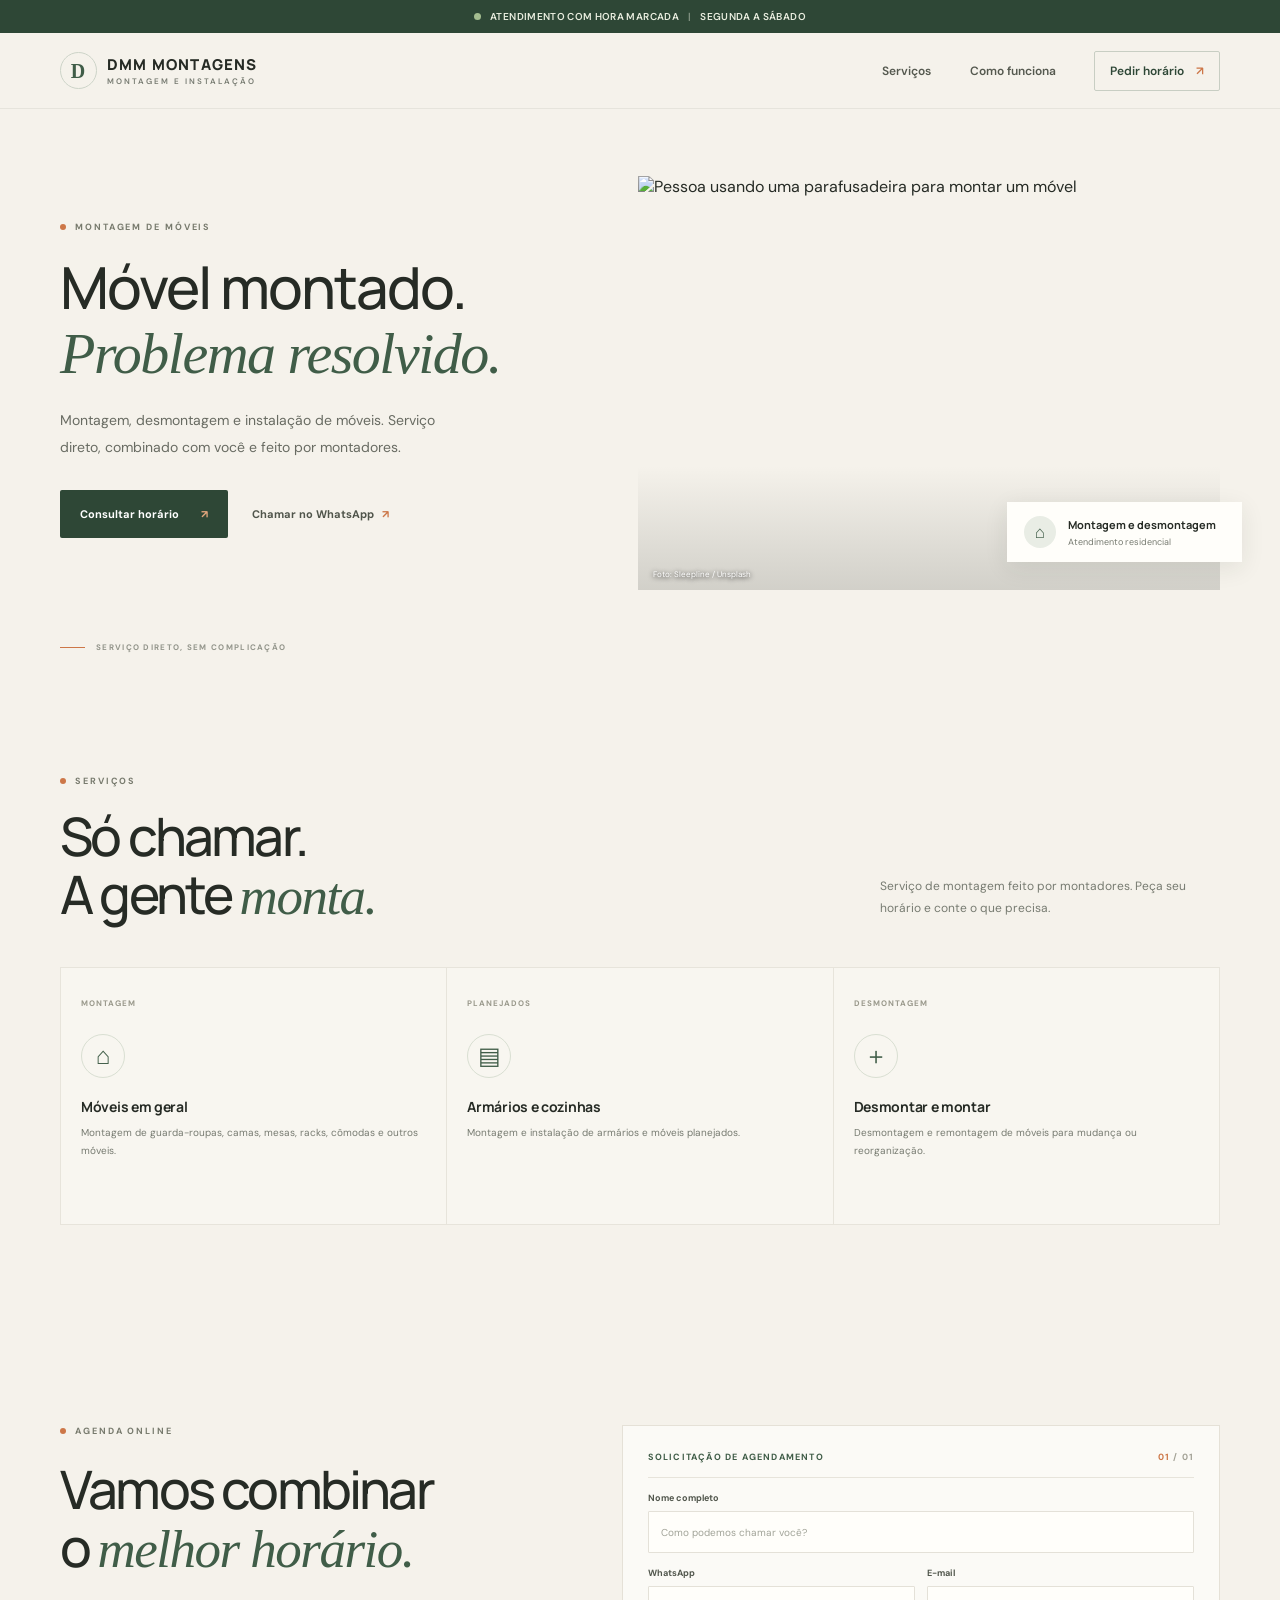
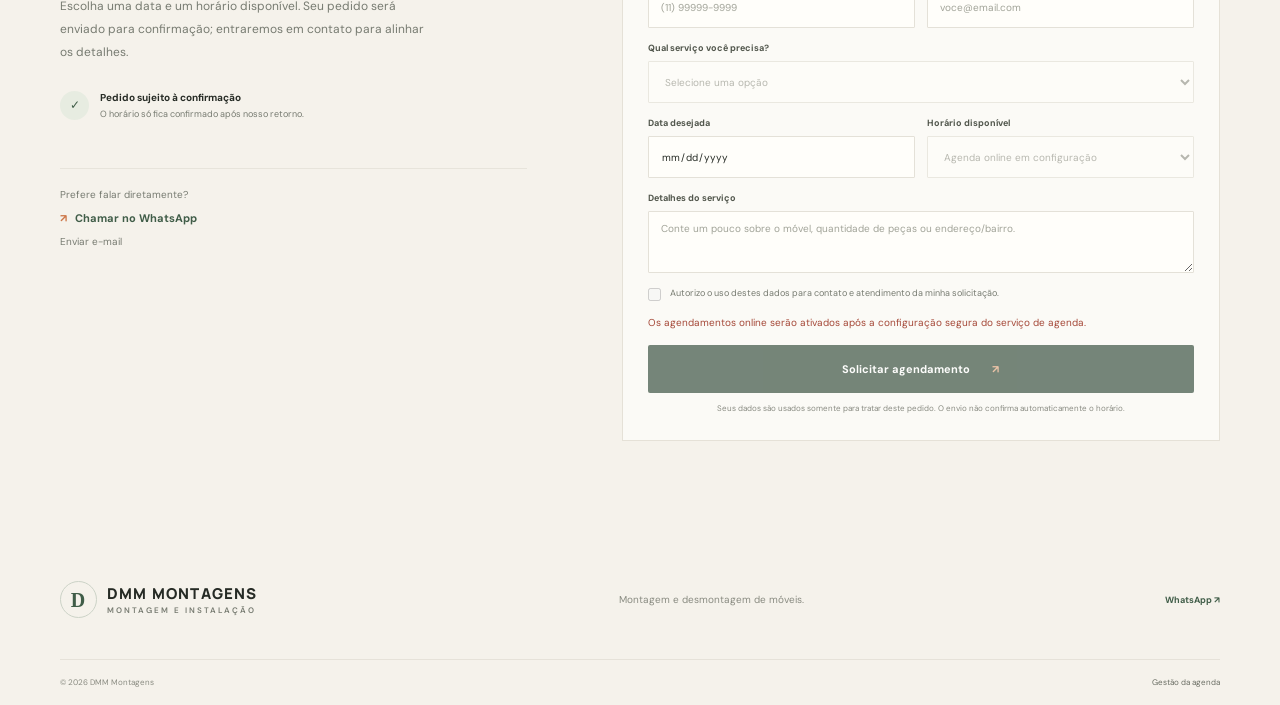
==== commit 567c1506: "Simplify DMM site and improve booking management Co-authored-by: Copilot <223556219+Copilot@users.no" ====
--- a/index.html
+++ b/index.html
@@ -4,8 +4,8 @@
   <meta charset="utf-8">
   <meta name="viewport" content="width=device-width, initial-scale=1">
   <meta name="theme-color" content="#f5f2eb">
-  <meta name="description" content="Montagem, instalação e ajuste de móveis residenciais e comerciais. Solicite um orçamento com a DMM Montagens.">
-  <title>DMM Montagens | Montagem com cuidado e precisão</title>
+  <meta name="description" content="Montagem, desmontagem e instalação de móveis em sua casa. Fale com a equipe DMM Montagens.">
+  <title>DMM Montagens | Montagem de móveis</title>
   <link rel="preconnect" href="https://fonts.googleapis.com">
   <link rel="preconnect" href="https://fonts.gstatic.com" crossorigin>
   <link href="https://fonts.googleapis.com/css2?family=DM+Sans:wght@400;500;600;700&family=Manrope:wght@400;500;600;700;800&display=swap" rel="stylesheet">
@@ -19,66 +19,35 @@
     </a>
     <button class="menu-toggle" id="menu-toggle" type="button" aria-label="Abrir menu" aria-expanded="false"><span></span><span></span></button>
     <nav class="main-nav" id="main-nav" aria-label="Navegação principal">
-      <a href="#servicos">Serviços</a><a href="#sobre">Sobre</a><a href="#orcamento">Orçamento</a>
-      <a class="nav-cta" href="#agendamento">Agendar atendimento <span aria-hidden="true">↗</span></a>
+      <a href="#servicos">Serviços</a><a href="#agendamento">Como funciona</a>
+      <a class="nav-cta" href="#agendamento">Pedir horário <span aria-hidden="true">↗</span></a>
     </nav>
   </header>
 
   <main>
     <section class="hero section-wrap">
       <div class="hero-copy">
-        <p class="eyebrow"><span></span> CUIDADO EM CADA DETALHE</p>
-        <h1>Seu espaço,<br>bem <em>montado.</em></h1>
-        <p class="hero-intro">Montagem e instalação de móveis com capricho, organização e atenção ao que realmente importa: deixar tudo pronto para você.</p>
-        <div class="hero-actions"><a class="button button-dark" href="#agendamento">Solicitar agendamento <span aria-hidden="true">↗</span></a><a class="text-link" data-whatsapp href="#agendamento">Fale pelo WhatsApp <span aria-hidden="true">↗</span></a></div>
-        <div class="hero-proof"><div class="avatar-stack" aria-hidden="true"><span>D</span><span>M</span><span>M</span></div><span><strong>Atendimento cuidadoso</strong><br>do primeiro contato à finalização</span><span class="proof-rating">★ 5.0</span></div>
+        <p class="eyebrow"><span></span> MONTAGEM DE MÓVEIS</p>
+        <h1>Móvel montado.<br><em>Problema resolvido.</em></h1>
+        <p class="hero-intro">Montagem, desmontagem e instalação de móveis. Serviço direto, combinado com você e feito por montadores.</p>
+        <div class="hero-actions"><a class="button button-dark" href="#agendamento">Consultar horário <span aria-hidden="true">↗</span></a><a class="text-link" data-whatsapp href="#agendamento">Chamar no WhatsApp <span aria-hidden="true">↗</span></a></div>
       </div>
       <div class="hero-visual">
-        <img class="hero-image" src="https://images.unsplash.com/photo-1600210492486-724fe5c67fb0?auto=format&amp;fit=crop&amp;w=1200&amp;q=85" alt="Ambiente residencial organizado com móveis montados">
-        <div class="hero-image-label"><span class="label-icon" aria-hidden="true">⌂</span><span><strong>Seu móvel pronto para usar</strong><small>Montagem residencial e comercial</small></span></div>
-        <span class="hero-index">DMM <span>/ MONTAGENS</span></span>
+        <img class="hero-image" src="https://images.unsplash.com/photo-1772338537689-056082f100a9?auto=format&amp;fit=crop&amp;w=1200&amp;q=85" alt="Pessoa usando uma parafusadeira para montar um móvel">
+        <div class="hero-image-label"><span class="label-icon" aria-hidden="true">⌂</span><span><strong>Montagem e desmontagem</strong><small>Atendimento residencial</small></span></div>
+        <a class="photo-credit" href="https://unsplash.com/photos/person-using-screwdriver-to-attach-metal-bracket-to-white-surface-nvY2UmZI_Vg" target="_blank" rel="noopener noreferrer">Foto: Sleepline / Unsplash</a>
       </div>
-      <div class="scroll-cue"><span></span> DESCUBRA NOSSO TRABALHO</div>
-    </section>
-
-    <section class="trust-strip" aria-label="Diferenciais">
-      <div><span>01</span><p><strong>Montagem cuidadosa</strong><small>Atenção aos detalhes</small></p></div>
-      <div><span>02</span><p><strong>Horário combinado</strong><small>Agendamento simples</small></p></div>
-      <div><span>03</span><p><strong>Espaço organizado</strong><small>Cuidado com sua casa</small></p></div>
-      <div><span>04</span><p><strong>Contato direto</strong><small>Atendimento próximo</small></p></div>
+      <div class="scroll-cue"><span></span> SERVIÇO DIRETO, SEM COMPLICAÇÃO</div>
     </section>
 
     <section class="section-wrap section-pad" id="servicos">
-      <div class="section-heading"><div><p class="eyebrow"><span></span> COMO PODEMOS AJUDAR</p><h2>Montagem feita<br>com <em>capricho.</em></h2></div><p>Do móvel novo ao ajuste que faltava, cuidamos do serviço para você aproveitar melhor seu espaço.</p></div>
+      <div class="section-heading"><div><p class="eyebrow"><span></span> SERVIÇOS</p><h2>Só chamar.<br>A gente <em>monta.</em></h2></div><p>Serviço de montagem feito por montadores. Peça seu horário e conte o que precisa.</p></div>
       <div class="service-grid">
-        <article class="service-card"><span class="service-number">01 / RESIDENCIAL</span><span class="service-icon" aria-hidden="true">⌂</span><h3>Móveis residenciais</h3><p>Montagem de móveis para sala, quarto, cozinha e demais ambientes da casa.</p></article>
-        <article class="service-card"><span class="service-number">02 / PLANEJADOS</span><span class="service-icon" aria-hidden="true">▤</span><h3>Cozinhas e armários</h3><p>Instalação e montagem de armários, cozinhas e soluções para organização.</p></article>
-        <article class="service-card"><span class="service-number">03 / COMERCIAL</span><span class="service-icon" aria-hidden="true">⌑</span><h3>Escritório e comércio</h3><p>Estações de trabalho, mesas, balcões e móveis para seu negócio.</p></article>
-        <article class="service-card"><span class="service-number">04 / MANUTENÇÃO</span><span class="service-icon" aria-hidden="true">＋</span><h3>Desmontagem e ajuste</h3><p>Desmontagem, reaperto e pequenos ajustes para prolongar o uso dos móveis.</p></article>
+        <article class="service-card"><span class="service-number">MONTAGEM</span><span class="service-icon" aria-hidden="true">⌂</span><h3>Móveis em geral</h3><p>Montagem de guarda-roupas, camas, mesas, racks, cômodas e outros móveis.</p></article>
+        <article class="service-card"><span class="service-number">PLANEJADOS</span><span class="service-icon" aria-hidden="true">▤</span><h3>Armários e cozinhas</h3><p>Montagem e instalação de armários e móveis planejados.</p></article>
+        <article class="service-card"><span class="service-number">DESMONTAGEM</span><span class="service-icon" aria-hidden="true">＋</span><h3>Desmontar e montar</h3><p>Desmontagem e remontagem de móveis para mudança ou reorganização.</p></article>
       </div>
     </section>
-
-    <section class="gallery">
-      <div class="section-wrap section-pad">
-        <div class="section-heading"><div><p class="eyebrow"><span></span> INSPIRAÇÃO</p><h2>Espaços que fazem<br>sentir <em>em casa.</em></h2></div><p>Um trabalho bem feito ajuda cada ambiente a funcionar melhor e ficar mais acolhedor.</p></div>
-        <div class="gallery-grid">
-          <figure class="gallery-item gallery-large"><img src="https://images.unsplash.com/photo-1600607687939-ce8a6c25118c?auto=format&amp;fit=crop&amp;w=1200&amp;q=85" alt="Sala de estar contemporânea"><figcaption><span>01</span><strong>Conforto em cada detalhe</strong><small>Referência de ambiente</small></figcaption></figure>
-          <figure class="gallery-item"><img src="https://images.unsplash.com/photo-1600607687920-4e2a09cf159d?auto=format&amp;fit=crop&amp;w=700&amp;q=85" alt="Sala com móveis de madeira"><figcaption><span>02</span><strong>Organização</strong><small>Referência de ambiente</small></figcaption></figure>
-          <figure class="gallery-item"><img src="https://images.unsplash.com/photo-1600566753086-00f18fb6b3ea?auto=format&amp;fit=crop&amp;w=700&amp;q=85" alt="Cozinha planejada"><figcaption><span>03</span><strong>Funcionalidade</strong><small>Referência de ambiente</small></figcaption></figure>
-        </div>
-        <p class="gallery-note">Imagens ilustrativas. Em breve, fotos de serviços realizados pela DMM Montagens.</p>
-      </div>
-    </section>
-
-    <section class="section-wrap section-pad about" id="sobre">
-      <div class="about-photo"><img src="https://images.unsplash.com/photo-1621905251189-08b45d6a269e?auto=format&amp;fit=crop&amp;w=900&amp;q=85" alt="Profissional trabalhando em uma montagem"><span>ATENÇÃO EM CADA ETAPA</span></div>
-      <div class="about-copy"><p class="eyebrow"><span></span> DMM MONTAGENS</p><h2>Cuidado que<br>se percebe no <em>resultado.</em></h2><p>Acreditamos que uma boa montagem começa com escuta e termina com o ambiente organizado e pronto para usar.</p><p>Conte com atendimento direto para combinar o serviço, esclarecer dúvidas e encontrar o melhor horário.</p><div class="signature"><span>DMM Montagens</span><small>MONTAGEM • INSTALAÇÃO • AJUSTES</small></div><a class="text-link" data-whatsapp href="#agendamento">Converse com a gente <span aria-hidden="true">↗</span></a></div>
-    </section>
-
-    <section class="pricing section-pad" id="orcamento"><div class="section-wrap pricing-inner">
-      <div><p class="eyebrow"><span></span> ORÇAMENTO SEM COMPLICAÇÃO</p><h2>Cada projeto<br>é <em>único.</em></h2><p>O valor depende do tipo de móvel, quantidade de peças e local do atendimento. Envie os detalhes e conversamos para preparar um orçamento adequado.</p><a class="button button-light" data-whatsapp href="#agendamento">Pedir orçamento pelo WhatsApp <span aria-hidden="true">↗</span></a></div>
-      <div class="price-card"><span class="price-tag">ATENDIMENTO PERSONALIZADO</span><div class="price-illustration" aria-hidden="true"><span>⌜</span><span>✳</span><span>⌟</span></div><h3>Vamos entender o que você precisa</h3><ul><li><span>✓</span> Descreva o móvel ou serviço</li><li><span>✓</span> Combine região e disponibilidade</li><li><span>✓</span> Receba retorno direto</li></ul><p class="price-footnote">O pedido de horário online depende de confirmação da DMM Montagens.</p></div>
-    </div></section>
 
     <section class="section-wrap section-pad booking" id="agendamento">
       <div class="booking-intro"><p class="eyebrow"><span></span> AGENDA ONLINE</p><h2>Vamos combinar<br>o <em>melhor horário.</em></h2><p>Escolha uma data e um horário disponível. Seu pedido será enviado para confirmação; entraremos em contato para alinhar os detalhes.</p><div class="booking-assurance"><span aria-hidden="true">✓</span><span><strong>Pedido sujeito à confirmação</strong><small>O horário só fica confirmado após nosso retorno.</small></span></div><div class="booking-contact"><span>Prefere falar diretamente?</span><a class="contact-whatsapp" data-whatsapp href="#agendamento"><span aria-hidden="true">↗</span> Chamar no WhatsApp</a><a data-email href="#agendamento">Enviar e-mail</a></div></div>
@@ -88,7 +57,7 @@
         <div class="form-row"><label>WhatsApp<input name="customer_phone" type="tel" autocomplete="tel" minlength="10" maxlength="30" required placeholder="(11) 99999-9999"></label><label>E-mail<input name="customer_email" type="email" autocomplete="email" maxlength="254" required placeholder="voce@email.com"></label></div>
         <label>Qual serviço você precisa?
           <select name="service" required>
-            <option value="">Selecione uma opção</option><option>Móveis residenciais</option><option>Cozinhas e armários</option><option>Escritório e comércio</option><option>Desmontagem e ajuste</option><option>Outro — vou explicar nos detalhes</option>
+            <option value="">Selecione uma opção</option><option>Móveis em geral</option><option>Armários e cozinhas planejadas</option><option>Desmontagem e remontagem</option><option>Outro — vou explicar nos detalhes</option>
           </select>
         </label>
         <div class="form-row"><label>Data desejada<input name="booking_date" type="date" required></label><label>Horário disponível<select id="booking-time" name="booking_time" required disabled><option value="">Agenda online em configuração</option></select></label></div>
@@ -100,12 +69,11 @@
         <p class="form-legal">Seus dados são usados somente para tratar deste pedido. O envio não confirma automaticamente o horário.</p>
       </form>
     </section>
-    <section class="area-strip"><div class="section-wrap"><span class="area-pin" aria-hidden="true">⌖</span><span>ÁREA DE ATENDIMENTO</span><strong data-area>Consulte a disponibilidade para a sua região.</strong><a data-whatsapp href="#agendamento">Consulte pelo WhatsApp <span aria-hidden="true">↗</span></a></div></section>
   </main>
 
   <footer class="site-footer">
-    <div class="section-wrap footer-main"><a class="wordmark" href="#"><span class="brand-mark" aria-hidden="true">D</span><span>DMM MONTAGENS<small>MONTAGEM E INSTALAÇÃO</small></span></a><p>Montagem com cuidado e atenção aos detalhes.</p><nav aria-label="Links do rodapé"><a href="#servicos">Serviços</a><a href="#sobre">Sobre</a><a href="#agendamento">Agendamento</a></nav><div class="footer-social"><a data-whatsapp href="#agendamento">WhatsApp ↗</a><a data-email href="#agendamento">E-mail ↗</a></div></div>
-    <div class="section-wrap footer-bottom"><span>© <span id="year"></span> DMM Montagens</span><span>Feito com cuidado.</span><a class="admin-link" href="#admin">Acesso administrativo</a></div>
+    <div class="section-wrap footer-main"><a class="wordmark" href="#"><span class="brand-mark" aria-hidden="true">D</span><span>DMM MONTAGENS<small>MONTAGEM E INSTALAÇÃO</small></span></a><p>Montagem e desmontagem de móveis.</p><div class="footer-social"><a data-whatsapp href="#agendamento">WhatsApp ↗</a></div></div>
+    <div class="section-wrap footer-bottom"><span>© <span id="year"></span> DMM Montagens</span><a class="admin-link" href="gestao/">Gestão da agenda</a></div>
   </footer>
 
   <section class="admin-overlay" id="admin-overlay" hidden aria-label="Painel administrativo">
--- a/style.css
+++ b/style.css
@@ -68,6 +68,7 @@
 .hero-image-label small { margin-top: 4px; color: var(--muted); font-size: 9px; }
 .hero-index { position: absolute; z-index: 1; bottom: 16px; left: 17px; color: #fff; font: 600 11px var(--display); }
 .hero-index span { color: #ffffffa3; }
+.photo-credit { position: absolute; z-index: 2; bottom: 11px; left: 15px; color: #fff; font-size: 8px; text-shadow: 0 1px 5px #000; }
 .scroll-cue { position: absolute; left: 0; bottom: 23px; display: flex; align-items: center; gap: 11px; color: #93958b; font-size: 8px; font-weight: 700; letter-spacing: 1.3px; }
 .scroll-cue span { width: 25px; height: 1px; background: var(--orange); }
 .trust-strip { min-height: 104px; display: grid; grid-template-columns: repeat(4, 1fr); align-items: center; gap: 22px; padding: 18px max(32px, calc((100vw - 1160px) / 2)); border-top: 1px solid #e6e2d9; border-bottom: 1px solid #e6e2d9; background: #f1eee6; }
@@ -267,3 +268,29 @@
   .admin-booking { grid-template-columns: 48px 1fr auto; gap: 8px; padding: 11px 8px; }.admin-booking-contact { grid-column: 2; }.admin-booking-actions { grid-column: 3; grid-row: 1 / span 2; }.admin-booking-time { font-size: 11px; }.admin-booking-main strong { font-size: 9px; }.admin-booking-main small, .admin-booking-contact small, .admin-booking-contact { font-size: 8px; }
 }
 @media (prefers-reduced-motion: reduce) { *, *::before, *::after { scroll-behavior: auto !important; transition-duration: .01ms !important; animation-duration: .01ms !important; } }
+
+.hero { min-height: 490px; }
+.hero h1 { font-size: clamp(40px, 4.6vw, 58px); }
+.service-grid { grid-template-columns: repeat(3, 1fr); }
+.schedule-controls { display: flex; flex-wrap: wrap; align-items: end; gap: 10px; margin: 20px 0; }
+.schedule-controls label { display: grid; gap: 6px; color: var(--muted); font-size: 9px; font-weight: 700; }
+.schedule-controls select { min-height: 40px; padding: 8px; border: 1px solid var(--line); background: var(--white); color: var(--ink); }
+.schedule-block { grid-template-columns: 90px 1fr auto; }
+.schedule-block .button { min-height: 34px; padding-inline: 12px; }
+.duration-settings { display: grid; gap: 16px; margin-top: 30px; padding: 22px; border: 1px solid var(--line); background: #faf9f4; }
+.duration-settings > div:first-child > p:last-child { margin: 0; color: var(--muted); font-size: 11px; line-height: 1.6; }
+.duration-settings .eyebrow { margin-bottom: 8px; }
+.duration-grid { display: grid; grid-template-columns: repeat(4, minmax(0, 1fr)); gap: 12px; }
+.duration-grid label { display: grid; gap: 6px; color: #51564c; font-size: 10px; font-weight: 700; }
+.duration-grid input { width: 100%; min-height: 40px; padding: 8px 10px; border: 1px solid #e4e1d8; background: var(--white); color: var(--ink); }
+.duration-grid small { color: var(--muted); font-size: 9px; font-weight: 400; }
+@media (max-width: 640px) {
+  .hero { min-height: 0; }
+  .service-grid { grid-template-columns: 1fr; }
+  .service-card { min-height: 0; }
+  .schedule-controls { align-items: stretch; }
+  .schedule-controls .button, .schedule-controls label { flex: 1 1 100%; }
+  .schedule-block { grid-template-columns: 65px 1fr auto; }
+  .duration-settings { padding: 15px; }
+  .duration-grid { grid-template-columns: 1fr 1fr; }
+}
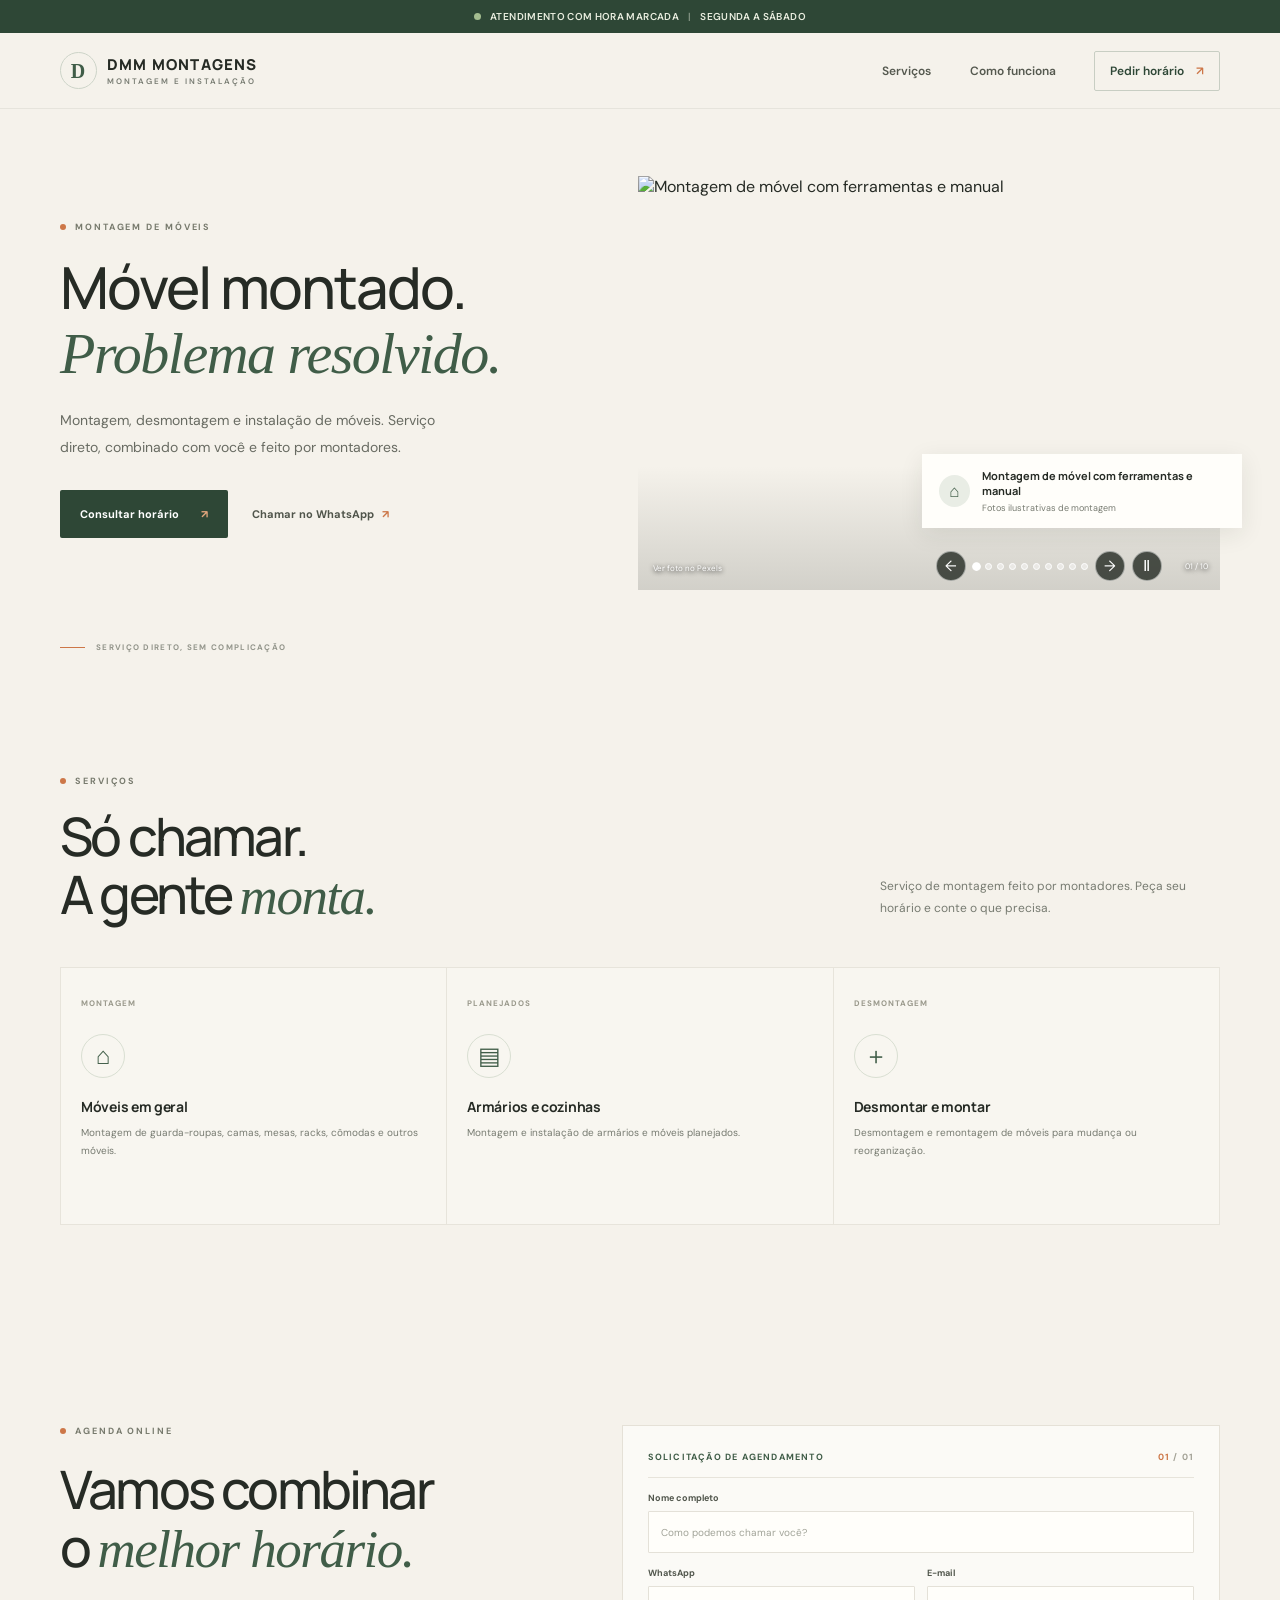
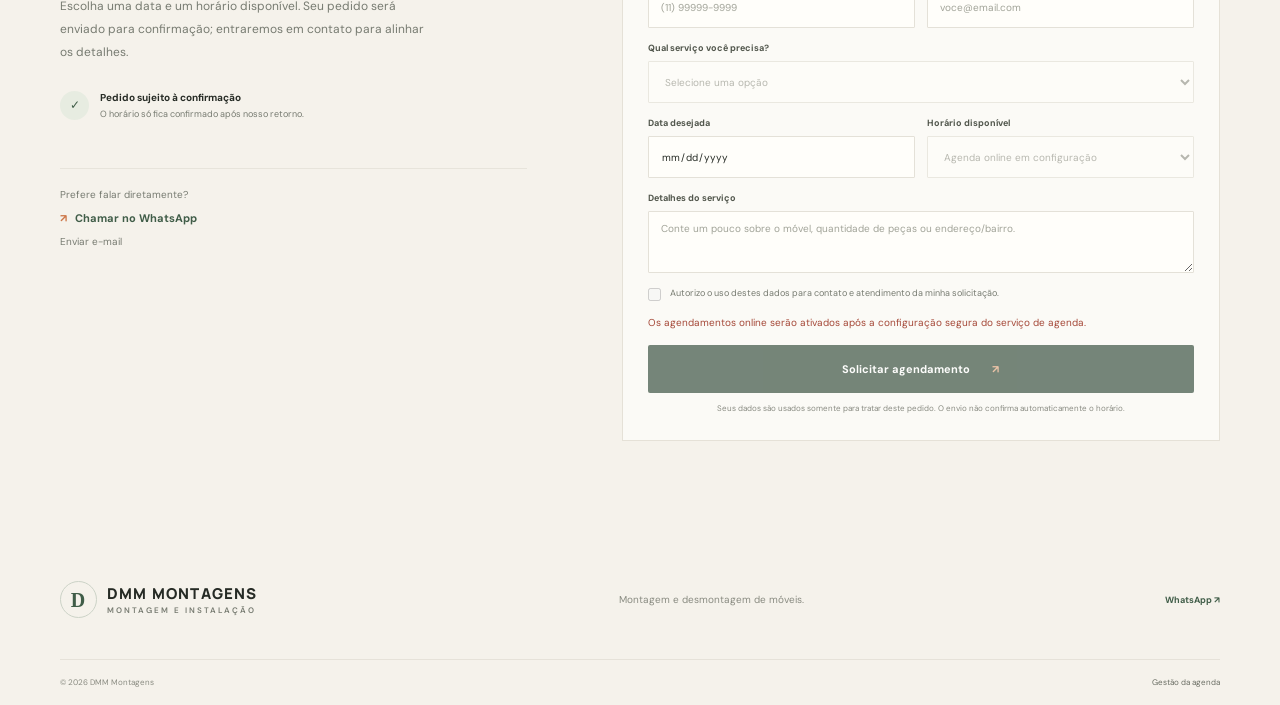
==== commit 882af04b: "Add furniture assembly photo carousel Co-authored-by: Copilot <223556219+Copilot@users.noreply.githu" ====
--- a/index.html
+++ b/index.html
@@ -32,10 +32,17 @@
         <p class="hero-intro">Montagem, desmontagem e instalação de móveis. Serviço direto, combinado com você e feito por montadores.</p>
         <div class="hero-actions"><a class="button button-dark" href="#agendamento">Consultar horário <span aria-hidden="true">↗</span></a><a class="text-link" data-whatsapp href="#agendamento">Chamar no WhatsApp <span aria-hidden="true">↗</span></a></div>
       </div>
-      <div class="hero-visual">
-        <img class="hero-image" src="https://images.unsplash.com/photo-1772338537689-056082f100a9?auto=format&amp;fit=crop&amp;w=1200&amp;q=85" alt="Pessoa usando uma parafusadeira para montar um móvel">
-        <div class="hero-image-label"><span class="label-icon" aria-hidden="true">⌂</span><span><strong>Montagem e desmontagem</strong><small>Atendimento residencial</small></span></div>
-        <a class="photo-credit" href="https://unsplash.com/photos/person-using-screwdriver-to-attach-metal-bracket-to-white-surface-nvY2UmZI_Vg" target="_blank" rel="noopener noreferrer">Foto: Sleepline / Unsplash</a>
+      <div class="hero-visual hero-carousel" role="region" aria-roledescription="carrossel" aria-label="Fotos ilustrativas de montagem de móveis">
+        <img class="hero-image" id="hero-carousel-image" src="https://images.pexels.com/photos/5805491/pexels-photo-5805491.jpeg?auto=compress&amp;cs=tinysrgb&amp;w=1200" alt="Ferramentas e instruções para montar um móvel" fetchpriority="high">
+        <div class="hero-image-label"><span class="label-icon" aria-hidden="true">⌂</span><span><strong id="carousel-caption">Ferramentas e instruções para montar um móvel</strong><small>Fotos ilustrativas de montagem</small></span></div>
+        <a class="photo-credit" id="photo-credit" href="https://www.pexels.com/photo/tools-and-paper-instruction-for-furniture-assembly-5805491/" target="_blank" rel="noopener noreferrer">Ver foto no Pexels</a>
+        <div class="carousel-controls" aria-label="Controles do carrossel">
+          <button class="carousel-arrow" id="carousel-previous" type="button" aria-label="Foto anterior">←</button>
+          <div class="carousel-dots" id="carousel-dots" role="group" aria-label="Escolher foto"></div>
+          <button class="carousel-arrow" id="carousel-next" type="button" aria-label="Próxima foto">→</button>
+          <button class="carousel-toggle" id="carousel-toggle" type="button" aria-label="Pausar carrossel">Ⅱ</button>
+          <span class="carousel-counter" id="carousel-counter" aria-live="polite">01 / 10</span>
+        </div>
       </div>
       <div class="scroll-cue"><span></span> SERVIÇO DIRETO, SEM COMPLICAÇÃO</div>
     </section>
--- a/style.css
+++ b/style.css
@@ -61,14 +61,22 @@
 .hero-visual { position: relative; height: 414px; }
 .hero-image { height: 100%; object-fit: cover; object-position: center; }
 .hero-visual::after { position: absolute; inset: 0; background: linear-gradient(0deg, rgba(26,31,25,.16), transparent 30%); content: ""; }
-.hero-image-label { position: absolute; z-index: 1; right: -22px; bottom: 28px; display: flex; align-items: center; gap: 12px; min-width: 235px; padding: 14px 17px; background: var(--white); box-shadow: 0 6px 24px #262b2517; }
+.hero-image-label { position: absolute; z-index: 1; right: -22px; bottom: 62px; display: flex; align-items: center; gap: 12px; min-width: 235px; max-width: min(320px, calc(100% - 24px)); padding: 14px 17px; background: var(--white); box-shadow: 0 6px 24px #262b2517; }
+.hero-image-label strong { line-height: 1.5; }
 .label-icon { width: 32px; height: 32px; display: grid; place-items: center; border-radius: 50%; background: #e9ede5; color: var(--green); font-size: 17px; }
 .hero-image-label strong, .hero-image-label small { display: block; }
 .hero-image-label strong { font: 700 11px var(--display); }
 .hero-image-label small { margin-top: 4px; color: var(--muted); font-size: 9px; }
 .hero-index { position: absolute; z-index: 1; bottom: 16px; left: 17px; color: #fff; font: 600 11px var(--display); }
 .hero-index span { color: #ffffffa3; }
-.photo-credit { position: absolute; z-index: 2; bottom: 11px; left: 15px; color: #fff; font-size: 8px; text-shadow: 0 1px 5px #000; }
+.photo-credit { position: absolute; z-index: 2; bottom: 17px; left: 15px; color: #fff; font-size: 8px; text-shadow: 0 1px 5px #000; }
+.carousel-controls { position: absolute; z-index: 3; right: 12px; bottom: 9px; display: flex; align-items: center; gap: 7px; }
+.carousel-arrow, .carousel-toggle { width: 30px; height: 30px; display: grid; place-items: center; border: 1px solid #ffffff80; border-radius: 50%; background: #20271fc9; color: #fff; cursor: pointer; font-size: 15px; }
+.carousel-arrow:hover, .carousel-toggle:hover { background: var(--green-dark); }
+.carousel-dots { display: flex; align-items: center; gap: 5px; }
+.carousel-dot { width: 7px; height: 7px; padding: 0; border: 1px solid #fff; border-radius: 50%; background: #ffffff70; cursor: pointer; }
+.carousel-dot[aria-pressed="true"] { background: #fff; transform: scale(1.25); }
+.carousel-counter { min-width: 39px; color: white; font-size: 8px; font-variant-numeric: tabular-nums; text-align: right; text-shadow: 0 1px 5px #000; }
 .scroll-cue { position: absolute; left: 0; bottom: 23px; display: flex; align-items: center; gap: 11px; color: #93958b; font-size: 8px; font-weight: 700; letter-spacing: 1.3px; }
 .scroll-cue span { width: 25px; height: 1px; background: var(--orange); }
 .trust-strip { min-height: 104px; display: grid; grid-template-columns: repeat(4, 1fr); align-items: center; gap: 22px; padding: 18px max(32px, calc((100vw - 1160px) / 2)); border-top: 1px solid #e6e2d9; border-bottom: 1px solid #e6e2d9; background: #f1eee6; }
@@ -251,7 +259,8 @@
   .hero { min-height: 0; grid-template-columns: 1fr; gap: 29px; padding-top: 51px; padding-bottom: 79px; }
   .hero h1 { font-size: clamp(43px, 12vw, 59px); letter-spacing: -2px; }.hero-intro { margin-top: 16px; font-size: 12px; }
   .hero-actions { align-items: flex-start; flex-direction: column; gap: 17px; margin-top: 23px; }.hero-proof { margin-top: 25px; }
-  .hero-visual { height: 315px; margin-right: 8px; }.hero-image-label { right: -8px; bottom: 19px; min-width: 205px; padding: 11px; }.scroll-cue { bottom: 28px; }
+  .hero-visual { height: 315px; margin-right: 8px; }.hero-image-label { right: -8px; bottom: 55px; min-width: 205px; padding: 11px; }.scroll-cue { bottom: 28px; }
+  .carousel-controls { right: 8px; bottom: 8px; gap: 5px; }.carousel-arrow, .carousel-toggle { width: 27px; height: 27px; }.carousel-dots { gap: 4px; }.carousel-dot { width: 6px; height: 6px; }.carousel-counter { min-width: 34px; font-size: 7px; }.photo-credit { bottom: 17px; left: 10px; font-size: 7px; }
   .trust-strip { grid-template-columns: 1fr 1fr; gap: 20px 12px; padding: 23px 18px; }.trust-strip strong { font-size: 10px; }.trust-strip small { font-size: 8px; }
   .section-pad { padding-block: 69px; }.section-heading { align-items: flex-start; flex-direction: column; gap: 13px; margin-bottom: 27px; }
   .section-heading h2, .about-copy h2, .pricing h2, .booking-intro h2 { font-size: 39px; letter-spacing: -1.5px; }.section-heading > p { font-size: 11px; }
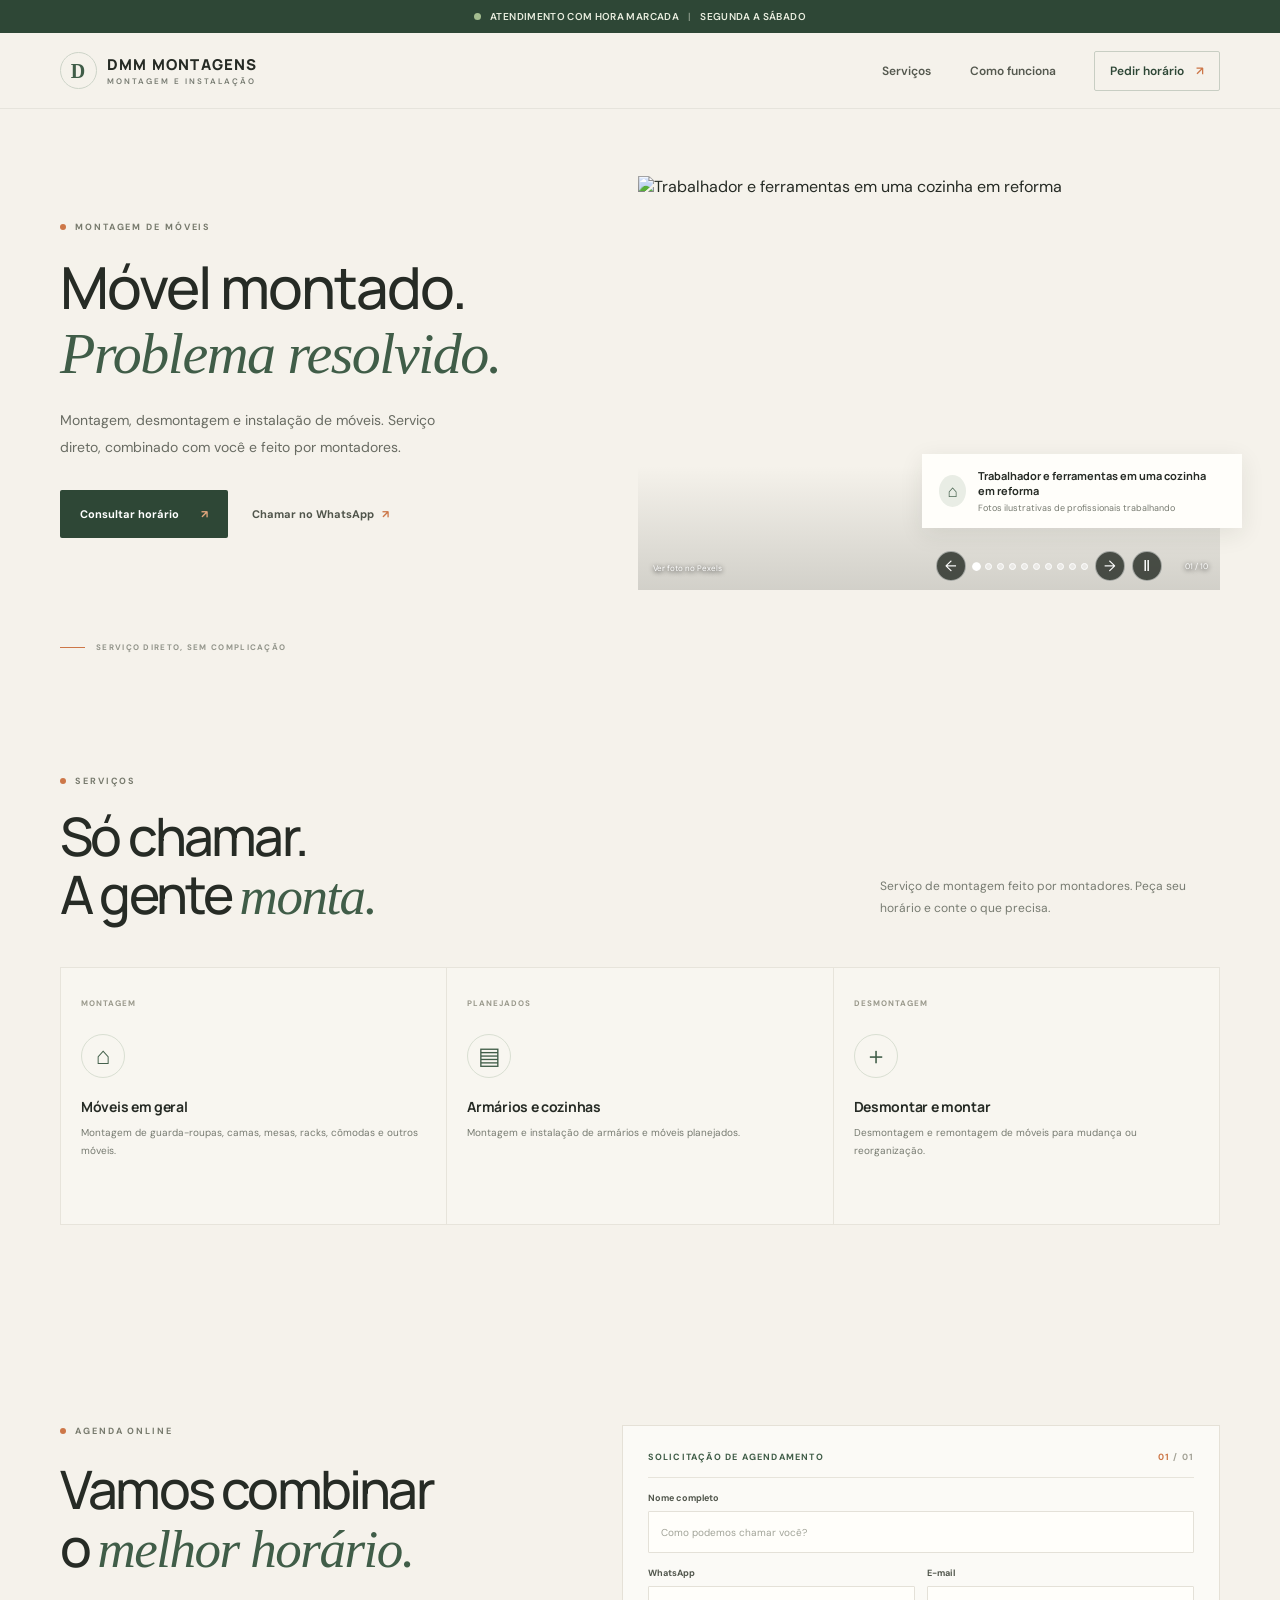
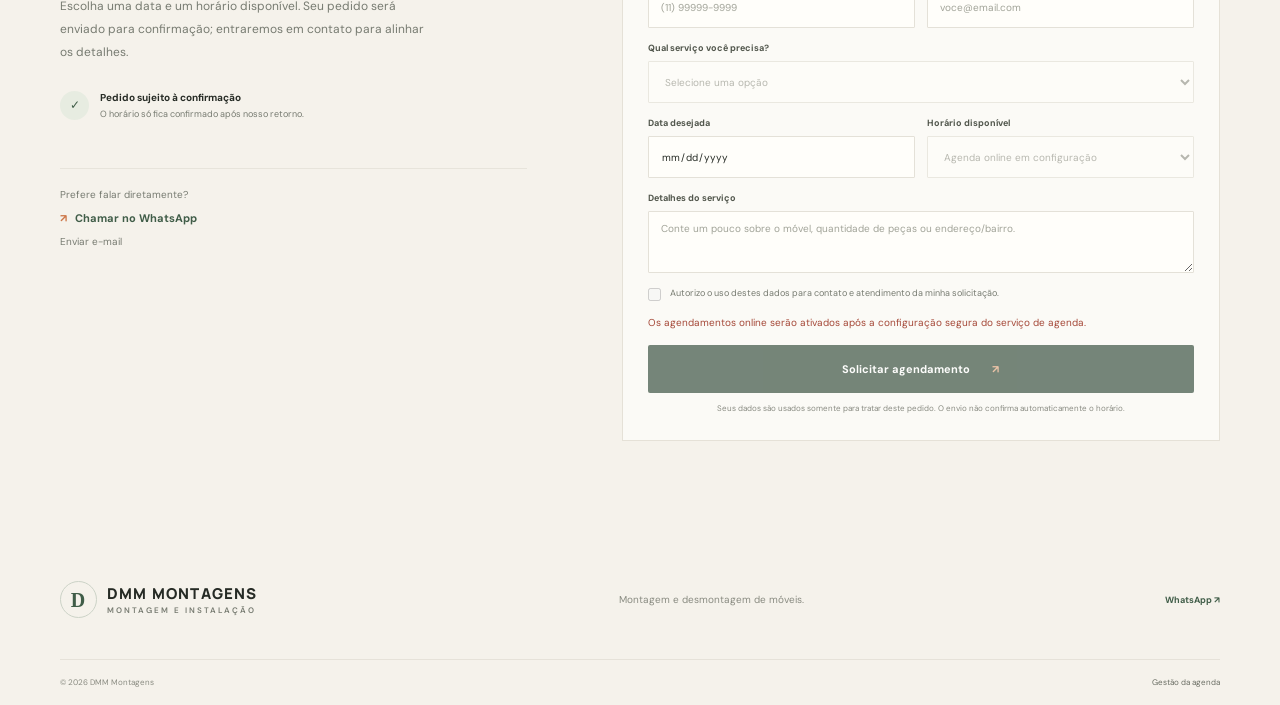
==== commit 7cb8694c: "Improve booking availability and calendar export Co-authored-by: Copilot <223556219+Copilot@users.no" ====
--- a/index.html
+++ b/index.html
@@ -33,9 +33,9 @@
         <div class="hero-actions"><a class="button button-dark" href="#agendamento">Consultar horário <span aria-hidden="true">↗</span></a><a class="text-link" data-whatsapp href="#agendamento">Chamar no WhatsApp <span aria-hidden="true">↗</span></a></div>
       </div>
       <div class="hero-visual hero-carousel" role="region" aria-roledescription="carrossel" aria-label="Fotos ilustrativas de montagem de móveis">
-        <img class="hero-image" id="hero-carousel-image" src="https://images.pexels.com/photos/5805491/pexels-photo-5805491.jpeg?auto=compress&amp;cs=tinysrgb&amp;w=1200" alt="Ferramentas e instruções para montar um móvel" fetchpriority="high">
-        <div class="hero-image-label"><span class="label-icon" aria-hidden="true">⌂</span><span><strong id="carousel-caption">Ferramentas e instruções para montar um móvel</strong><small>Fotos ilustrativas de montagem</small></span></div>
-        <a class="photo-credit" id="photo-credit" href="https://www.pexels.com/photo/tools-and-paper-instruction-for-furniture-assembly-5805491/" target="_blank" rel="noopener noreferrer">Ver foto no Pexels</a>
+        <img class="hero-image" id="hero-carousel-image" src="https://images.pexels.com/photos/15124970/pexels-photo-15124970.jpeg?auto=compress&amp;cs=tinysrgb&amp;w=1200" alt="Trabalhador e ferramentas em uma cozinha em reforma" fetchpriority="high">
+        <div class="hero-image-label"><span class="label-icon" aria-hidden="true">⌂</span><span><strong id="carousel-caption">Trabalhador e ferramentas em uma cozinha em reforma</strong><small>Fotos ilustrativas de profissionais trabalhando</small></span></div>
+        <a class="photo-credit" id="photo-credit" href="https://www.pexels.com/photo/men-working-inside-a-house-under-repairs-15124970/" target="_blank" rel="noopener noreferrer">Ver foto no Pexels</a>
         <div class="carousel-controls" aria-label="Controles do carrossel">
           <button class="carousel-arrow" id="carousel-previous" type="button" aria-label="Foto anterior">←</button>
           <div class="carousel-dots" id="carousel-dots" role="group" aria-label="Escolher foto"></div>
--- a/style.css
+++ b/style.css
@@ -282,6 +282,8 @@
 .hero h1 { font-size: clamp(40px, 4.6vw, 58px); }
 .service-grid { grid-template-columns: repeat(3, 1fr); }
 .schedule-controls { display: flex; flex-wrap: wrap; align-items: end; gap: 10px; margin: 20px 0; }
+.week-export-row { display: flex; flex-wrap: wrap; justify-content: space-between; align-items: center; gap: 12px; margin-top: 16px; }
+.week-export-row p { margin: 0; color: var(--muted); font-size: 10px; line-height: 1.5; }
 .schedule-controls label { display: grid; gap: 6px; color: var(--muted); font-size: 9px; font-weight: 700; }
 .schedule-controls select { min-height: 40px; padding: 8px; border: 1px solid var(--line); background: var(--white); color: var(--ink); }
 .schedule-block { grid-template-columns: 90px 1fr auto; }
@@ -299,6 +301,8 @@
   .service-card { min-height: 0; }
   .schedule-controls { align-items: stretch; }
   .schedule-controls .button, .schedule-controls label { flex: 1 1 100%; }
+  .week-export-row { align-items: stretch; }
+  .week-export-row .button { width: 100%; }
   .schedule-block { grid-template-columns: 65px 1fr auto; }
   .duration-settings { padding: 15px; }
   .duration-grid { grid-template-columns: 1fr 1fr; }
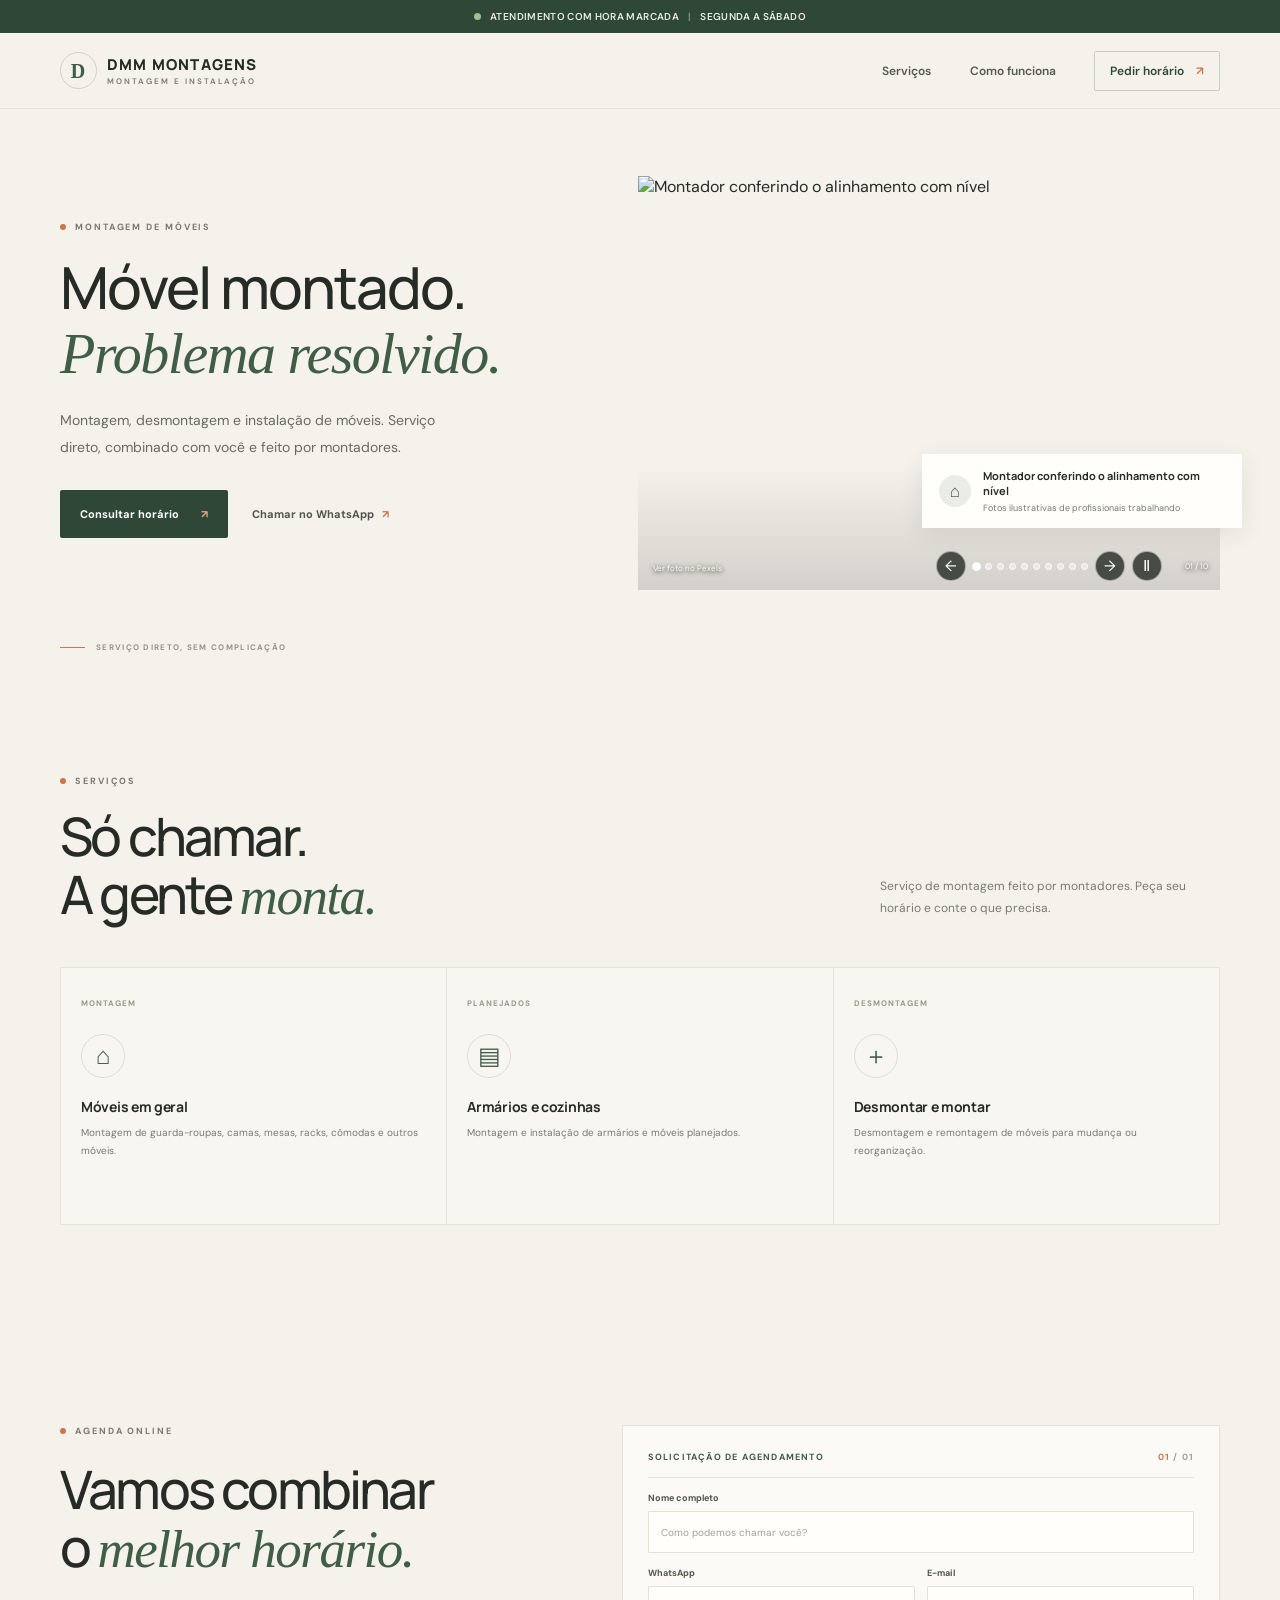
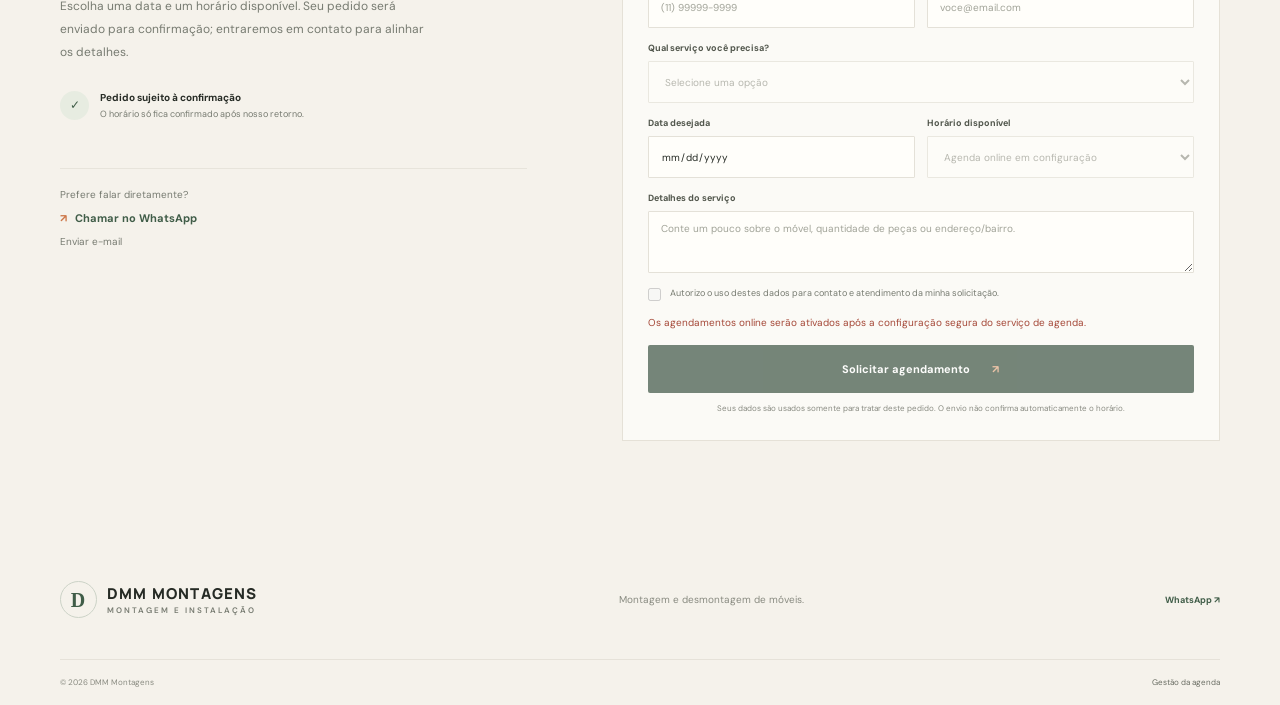
==== commit d5d811c9: "ajustado imagens para o padrao correto" ====
--- a/index.html
+++ b/index.html
@@ -33,9 +33,9 @@
         <div class="hero-actions"><a class="button button-dark" href="#agendamento">Consultar horário <span aria-hidden="true">↗</span></a><a class="text-link" data-whatsapp href="#agendamento">Chamar no WhatsApp <span aria-hidden="true">↗</span></a></div>
       </div>
       <div class="hero-visual hero-carousel" role="region" aria-roledescription="carrossel" aria-label="Fotos ilustrativas de montagem de móveis">
-        <img class="hero-image" id="hero-carousel-image" src="https://images.pexels.com/photos/15124970/pexels-photo-15124970.jpeg?auto=compress&amp;cs=tinysrgb&amp;w=1200" alt="Trabalhador e ferramentas em uma cozinha em reforma" fetchpriority="high">
-        <div class="hero-image-label"><span class="label-icon" aria-hidden="true">⌂</span><span><strong id="carousel-caption">Trabalhador e ferramentas em uma cozinha em reforma</strong><small>Fotos ilustrativas de profissionais trabalhando</small></span></div>
-        <a class="photo-credit" id="photo-credit" href="https://www.pexels.com/photo/men-working-inside-a-house-under-repairs-15124970/" target="_blank" rel="noopener noreferrer">Ver foto no Pexels</a>
+        <img class="hero-image" id="hero-carousel-image" src="https://images.pexels.com/photos/8470044/pexels-photo-8470044.jpeg?auto=compress&amp;cs=tinysrgb&amp;w=1200" alt="Montador conferindo o alinhamento com nível" fetchpriority="high">
+        <div class="hero-image-label"><span class="label-icon" aria-hidden="true">⌂</span><span><strong id="carousel-caption">Montador conferindo o alinhamento com nível</strong><small>Fotos ilustrativas de profissionais trabalhando</small></span></div>
+        <a class="photo-credit" id="photo-credit" href="https://www.pexels.com/photo/a-man-in-black-long-sleeves-checking-the-white-wall-using-spirit-level-8470044/" target="_blank" rel="noopener noreferrer">Ver foto no Pexels</a>
         <div class="carousel-controls" aria-label="Controles do carrossel">
           <button class="carousel-arrow" id="carousel-previous" type="button" aria-label="Foto anterior">←</button>
           <div class="carousel-dots" id="carousel-dots" role="group" aria-label="Escolher foto"></div>
--- a/style.css
+++ b/style.css
@@ -200,6 +200,7 @@
 .dashboard { padding-top: 53px; }
 .dashboard[hidden], .admin-login[hidden] { display: none; }
 .dashboard-heading { display: flex; align-items: center; justify-content: space-between; gap: 20px; }
+.dashboard-actions { display: flex; flex-wrap: wrap; align-items: center; gap: 8px; }
 .dashboard-heading > div > p:not(.eyebrow) { margin-bottom: 0; }
 .button-outline { border: 1px solid #d9ddd3; background: transparent; color: var(--green); }
 .button-outline:hover { background: #eaede6; }
@@ -272,7 +273,7 @@
   .booking { grid-template-columns: 1fr; gap: 30px; }.booking-contact { margin-top: 25px; }.booking-form { gap: 12px; padding: 17px; }.form-row { gap: 9px; }.booking-form input, .booking-form select { padding: 9px 8px; font-size: 9px; }
   .area-strip .section-wrap { display: grid; grid-template-columns: 24px 1fr; gap: 6px 9px; }.area-pin { grid-row: span 2; }.area-strip strong { margin: 0; }.area-strip a { grid-column: 2; }
   .footer-main { display: grid; grid-template-columns: 1fr 1fr; gap: 20px 8px; }.footer-main nav { grid-column: 1 / -1; justify-content: space-between; gap: 8px; font-size: 8px; }.footer-social { justify-content: end; font-size: 8px; }.footer-bottom { gap: 10px; font-size: 7px; }.footer-bottom > a { margin-left: auto; }
-  .admin-panel { width: calc(100% - 28px); }.admin-login { margin: 70px auto; }.admin-login h1 { font-size: 39px; }.dashboard { padding-top: 32px; }.dashboard-heading { align-items: flex-start; }.dashboard-heading .button { min-height: 36px; padding-inline: 10px; font-size: 9px; }.dashboard h1 { font-size: 35px; }.dashboard-stats { gap: 6px; }.dashboard-stats article { padding: 10px 7px; }.dashboard-stats article > span { font-size: 7px; }.dashboard-stats strong { font-size: 25px; }.dashboard-stats small { font-size: 7px; }
+  .admin-panel { width: calc(100% - 28px); }.admin-login { margin: 70px auto; }.admin-login h1 { font-size: 39px; }.dashboard { padding-top: 32px; }.dashboard-heading { align-items: flex-start; }.dashboard-actions { justify-content: flex-end; }.dashboard-heading .button { min-height: 36px; padding-inline: 10px; font-size: 9px; }.dashboard h1 { font-size: 35px; }.dashboard-stats { gap: 6px; }.dashboard-stats article { padding: 10px 7px; }.dashboard-stats article > span { font-size: 7px; }.dashboard-stats strong { font-size: 25px; }.dashboard-stats small { font-size: 7px; }
   .calendar-cell { min-height: 54px; padding: 6px 4px; }.calendar-cell.weekday { min-height: 24px; font-size: 7px; }.calendar-date { font-size: 9px; }.calendar-booking-count { font-size: 7px; }.calendar-heading { gap: 8px; }.calendar-heading h2 { min-width: 139px; font-size: 13px; }
   .admin-booking { grid-template-columns: 48px 1fr auto; gap: 8px; padding: 11px 8px; }.admin-booking-contact { grid-column: 2; }.admin-booking-actions { grid-column: 3; grid-row: 1 / span 2; }.admin-booking-time { font-size: 11px; }.admin-booking-main strong { font-size: 9px; }.admin-booking-main small, .admin-booking-contact small, .admin-booking-contact { font-size: 8px; }
 }
@@ -284,8 +285,10 @@
 .schedule-controls { display: flex; flex-wrap: wrap; align-items: end; gap: 10px; margin: 20px 0; }
 .week-export-row { display: flex; flex-wrap: wrap; justify-content: space-between; align-items: center; gap: 12px; margin-top: 16px; }
 .week-export-row p { margin: 0; color: var(--muted); font-size: 10px; line-height: 1.5; }
+.schedule-help { margin: 18px 0 -12px; color: var(--muted); font-size: 10px; line-height: 1.5; }
 .schedule-controls label { display: grid; gap: 6px; color: var(--muted); font-size: 9px; font-weight: 700; }
 .schedule-controls select { min-height: 40px; padding: 8px; border: 1px solid var(--line); background: var(--white); color: var(--ink); }
+.schedule-controls :disabled { cursor: not-allowed; opacity: .55; }
 .schedule-block { grid-template-columns: 90px 1fr auto; }
 .schedule-block .button { min-height: 34px; padding-inline: 12px; }
 .duration-settings { display: grid; gap: 16px; margin-top: 30px; padding: 22px; border: 1px solid var(--line); background: #faf9f4; }
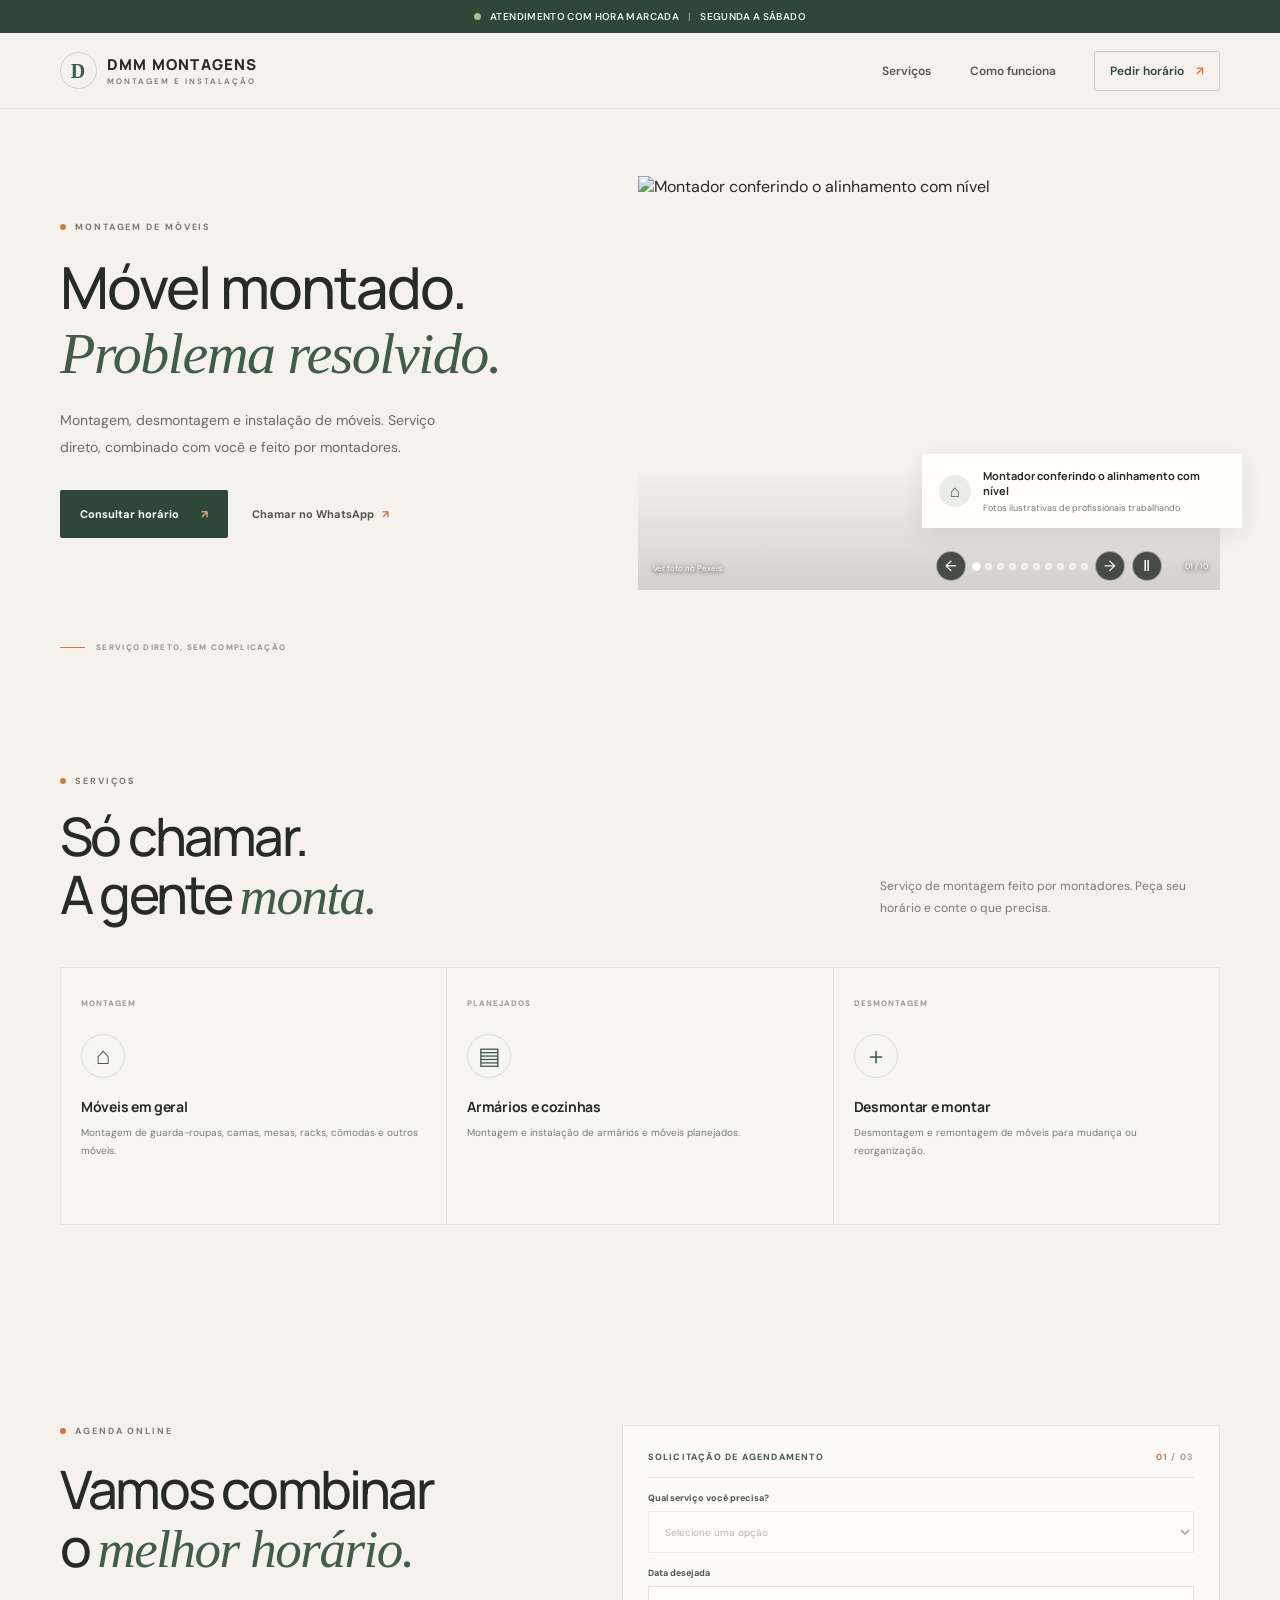
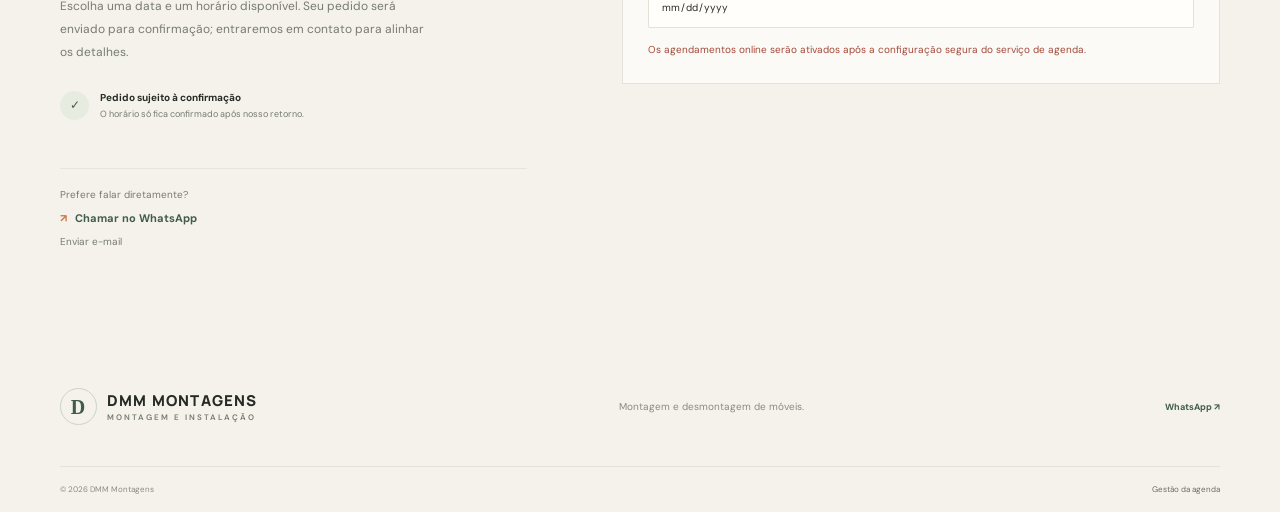
==== commit 247e91b6: "ajustado para padronizar comentarios" ====
--- a/index.html
+++ b/index.html
@@ -59,21 +59,24 @@
     <section class="section-wrap section-pad booking" id="agendamento">
       <div class="booking-intro"><p class="eyebrow"><span></span> AGENDA ONLINE</p><h2>Vamos combinar<br>o <em>melhor horário.</em></h2><p>Escolha uma data e um horário disponível. Seu pedido será enviado para confirmação; entraremos em contato para alinhar os detalhes.</p><div class="booking-assurance"><span aria-hidden="true">✓</span><span><strong>Pedido sujeito à confirmação</strong><small>O horário só fica confirmado após nosso retorno.</small></span></div><div class="booking-contact"><span>Prefere falar diretamente?</span><a class="contact-whatsapp" data-whatsapp href="#agendamento"><span aria-hidden="true">↗</span> Chamar no WhatsApp</a><a data-email href="#agendamento">Enviar e-mail</a></div></div>
       <form class="booking-form" id="booking-form">
-        <div class="form-heading"><span>SOLICITAÇÃO DE AGENDAMENTO</span><span class="form-step">01 <i>/ 01</i></span></div>
-        <label>Nome completo<input name="customer_name" type="text" autocomplete="name" minlength="2" maxlength="100" required placeholder="Como podemos chamar você?"></label>
-        <div class="form-row"><label>WhatsApp<input name="customer_phone" type="tel" autocomplete="tel" minlength="10" maxlength="30" required placeholder="(11) 99999-9999"></label><label>E-mail<input name="customer_email" type="email" autocomplete="email" maxlength="254" required placeholder="voce@email.com"></label></div>
+        <div class="form-heading"><span>SOLICITAÇÃO DE AGENDAMENTO</span><span class="form-step" id="booking-step">01 <i>/ 03</i></span></div>
         <label>Qual serviço você precisa?
           <select name="service" required>
             <option value="">Selecione uma opção</option><option>Móveis em geral</option><option>Armários e cozinhas planejadas</option><option>Desmontagem e remontagem</option><option>Outro — vou explicar nos detalhes</option>
           </select>
         </label>
-        <div class="form-row"><label>Data desejada<input name="booking_date" type="date" required></label><label>Horário disponível<select id="booking-time" name="booking_time" required disabled><option value="">Agenda online em configuração</option></select></label></div>
-        <label>Detalhes do serviço<textarea name="details" maxlength="1200" placeholder="Conte um pouco sobre o móvel, quantidade de peças ou endereço/bairro."></textarea></label>
-        <label class="trap-field" aria-hidden="true">Deixe este campo vazio<input name="website" type="text" tabindex="-1" autocomplete="off"></label>
-        <label class="consent-label"><input type="checkbox" required><span>Autorizo o uso destes dados para contato e atendimento da minha solicitação.</span></label>
+        <label>Data desejada<input name="booking_date" type="date" required disabled></label>
         <p class="form-feedback" id="booking-feedback" role="status" aria-live="polite"></p>
-        <button class="button button-dark form-submit" type="submit">Solicitar agendamento <span aria-hidden="true">↗</span></button>
-        <p class="form-legal">Seus dados são usados somente para tratar deste pedido. O envio não confirma automaticamente o horário.</p>
+        <div class="booking-details" id="booking-details" hidden>
+          <label>Horário disponível<select id="booking-time" name="booking_time" required disabled><option value="">Escolha uma data primeiro</option></select></label>
+          <label>Nome completo<input name="customer_name" type="text" autocomplete="name" minlength="2" maxlength="100" required placeholder="Como podemos chamar você?"></label>
+          <div class="form-row"><label>WhatsApp<input name="customer_phone" type="tel" autocomplete="tel" minlength="10" maxlength="30" required placeholder="(11) 99999-9999"></label><label>E-mail<input name="customer_email" type="email" autocomplete="email" maxlength="254" required placeholder="voce@email.com"></label></div>
+          <label>Detalhes do serviço<textarea name="details" maxlength="1200" placeholder="Conte um pouco sobre o móvel, quantidade de peças ou endereço/bairro."></textarea></label>
+          <label class="trap-field" aria-hidden="true">Deixe este campo vazio<input name="website" type="text" tabindex="-1" autocomplete="off"></label>
+          <label class="consent-label"><input type="checkbox" required><span>Autorizo o uso destes dados para contato e atendimento da minha solicitação.</span></label>
+          <button class="button button-dark form-submit" type="submit" disabled>Solicitar agendamento <span aria-hidden="true">↗</span></button>
+          <p class="form-legal">Seus dados são usados somente para tratar deste pedido. O envio não confirma automaticamente o horário.</p>
+        </div>
       </form>
     </section>
   </main>
--- a/style.css
+++ b/style.css
@@ -153,6 +153,8 @@
 .contact-whatsapp { display: flex; gap: 8px; color: var(--green); font-size: 11px; font-weight: 700; }
 .contact-whatsapp span { color: var(--orange); }
 .booking-form { display: grid; gap: 14px; padding: 25px; border: 1px solid #e5e1d7; background: #fbfaf6; }
+.booking-details { display: grid; gap: 14px; }
+.booking-details[hidden] { display: none; }
 .form-heading { display: flex; justify-content: space-between; padding-bottom: 14px; border-bottom: 1px solid var(--line); color: var(--green); font-size: 9px; font-weight: 700; letter-spacing: 1.2px; }
 .form-step { color: var(--orange); }
 .form-step i { color: #a3a296; font-style: normal; }
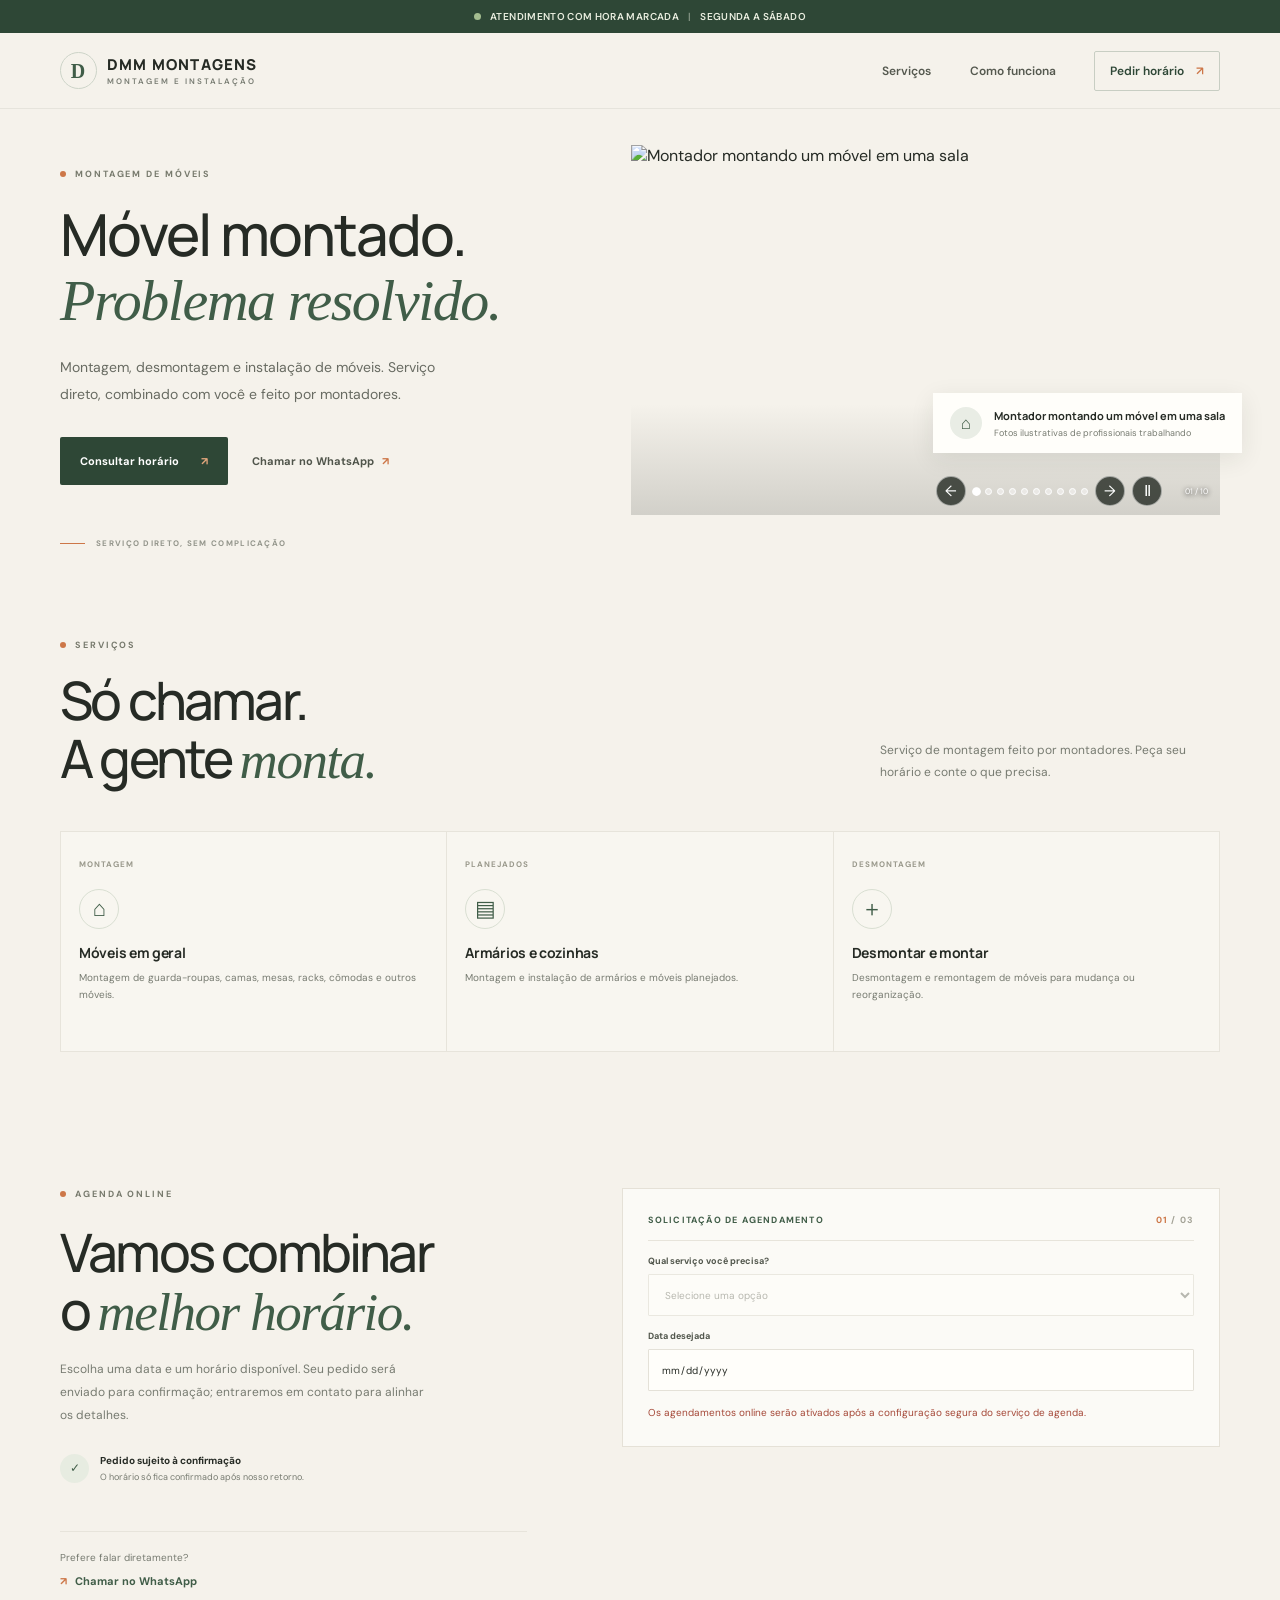
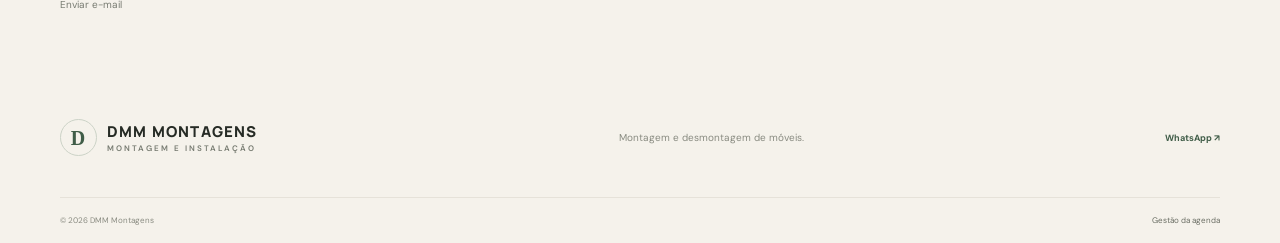
==== commit 5564b737: "ajustado para padronizar comentarios" ====
--- a/index.html
+++ b/index.html
@@ -33,9 +33,9 @@
         <div class="hero-actions"><a class="button button-dark" href="#agendamento">Consultar horário <span aria-hidden="true">↗</span></a><a class="text-link" data-whatsapp href="#agendamento">Chamar no WhatsApp <span aria-hidden="true">↗</span></a></div>
       </div>
       <div class="hero-visual hero-carousel" role="region" aria-roledescription="carrossel" aria-label="Fotos ilustrativas de montagem de móveis">
-        <img class="hero-image" id="hero-carousel-image" src="https://images.pexels.com/photos/8470044/pexels-photo-8470044.jpeg?auto=compress&amp;cs=tinysrgb&amp;w=1200" alt="Montador conferindo o alinhamento com nível" fetchpriority="high">
-        <div class="hero-image-label"><span class="label-icon" aria-hidden="true">⌂</span><span><strong id="carousel-caption">Montador conferindo o alinhamento com nível</strong><small>Fotos ilustrativas de profissionais trabalhando</small></span></div>
-        <a class="photo-credit" id="photo-credit" href="https://www.pexels.com/photo/a-man-in-black-long-sleeves-checking-the-white-wall-using-spirit-level-8470044/" target="_blank" rel="noopener noreferrer">Ver foto no Pexels</a>
+        <img class="hero-image" id="hero-carousel-image" src="assets/montador-montagem.png" alt="Montador usando furadeira para montar um móvel em uma sala" fetchpriority="high">
+        <div class="hero-image-label"><span class="label-icon" aria-hidden="true">⌂</span><span><strong id="carousel-caption">Montador montando um móvel em uma sala</strong><small>Fotos ilustrativas de profissionais trabalhando</small></span></div>
+        <a class="photo-credit" id="photo-credit" href="#" target="_blank" rel="noopener noreferrer" hidden>Ver foto no Pexels</a>
         <div class="carousel-controls" aria-label="Controles do carrossel">
           <button class="carousel-arrow" id="carousel-previous" type="button" aria-label="Foto anterior">←</button>
           <div class="carousel-dots" id="carousel-dots" role="group" aria-label="Escolher foto"></div>
--- a/style.css
+++ b/style.css
@@ -35,7 +35,7 @@
 .nav-cta { display: flex; gap: 12px; align-items: center; min-height: 40px; padding: 0 15px; border: 1px solid #c8cec3; border-radius: 2px; color: var(--green-dark); }
 .nav-cta span, .text-link span { color: var(--orange); }
 .menu-toggle { display: none; }
-.hero { position: relative; min-height: 572px; display: grid; grid-template-columns: .94fr 1.06fr; align-items: center; gap: 62px; padding-top: 67px; padding-bottom: 85px; }
+.hero { position: relative; min-height: 0; display: grid; grid-template-columns: .94fr 1.06fr; align-items: center; gap: 48px; padding-top: 42px; padding-bottom: 66px; }
 .hero-copy { padding-bottom: 7px; }
 .eyebrow { display: flex; align-items: center; gap: 9px; margin: 0 0 22px; color: #777a6d; font: 700 9px/1.4 var(--sans); letter-spacing: 1.9px; }
 .eyebrow > span { width: 6px; height: 6px; background: var(--orange); }
@@ -58,9 +58,10 @@
 .avatar-stack span:nth-child(2) { background: #e8d6c5; }
 .avatar-stack span:nth-child(3) { background: #d7dfe0; }
 .proof-rating { margin-left: auto; padding: 7px 9px; border: 1px solid #e5dfd1; border-radius: 2px; color: #9b7448; font-size: 10px; }
-.hero-visual { position: relative; height: 414px; }
+.hero-visual { position: relative; height: 370px; }
 .hero-image { height: 100%; object-fit: cover; object-position: center; }
-.hero-visual::after { position: absolute; inset: 0; background: linear-gradient(0deg, rgba(26,31,25,.16), transparent 30%); content: ""; }
+.hero-visual::after { position: absolute; inset: 0; background: linear-gradient(0deg, rgba(26,31,25,.16), transparent 30%); content: ""; pointer-events: none; }
+.hero-image { cursor: ew-resize; }
 .hero-image-label { position: absolute; z-index: 1; right: -22px; bottom: 62px; display: flex; align-items: center; gap: 12px; min-width: 235px; max-width: min(320px, calc(100% - 24px)); padding: 14px 17px; background: var(--white); box-shadow: 0 6px 24px #262b2517; }
 .hero-image-label strong { line-height: 1.5; }
 .label-icon { width: 32px; height: 32px; display: grid; place-items: center; border-radius: 50%; background: #e9ede5; color: var(--green); font-size: 17px; }
@@ -86,18 +87,18 @@
 .trust-strip strong, .trust-strip small { display: block; }
 .trust-strip strong { font-size: 11px; }
 .trust-strip small { margin-top: 6px; color: #898b82; font-size: 9px; }
-.section-pad { padding-block: 100px; }
+.section-pad { padding-block: 68px; }
 .section-heading { display: flex; align-items: end; justify-content: space-between; gap: 45px; margin-bottom: 42px; }
 .section-heading .eyebrow { margin-bottom: 19px; }
 .section-heading h2, .about-copy h2, .pricing h2, .booking-intro h2 { font-size: clamp(36px, 4.2vw, 53px); letter-spacing: -2.8px; }
 .section-heading > p { max-width: 340px; margin: 0 0 5px; color: var(--muted); font-size: 12px; line-height: 1.9; }
 .service-grid { display: grid; grid-template-columns: repeat(4, 1fr); border-top: 1px solid var(--line); border-left: 1px solid var(--line); }
-.service-card { min-height: 257px; padding: 22px 20px; border-right: 1px solid var(--line); border-bottom: 1px solid var(--line); background: #f8f6f0; transition: background .2s, transform .2s; }
+.service-card { min-height: 220px; padding: 19px 18px; border-right: 1px solid var(--line); border-bottom: 1px solid var(--line); background: #f8f6f0; transition: background .2s, transform .2s; }
 .service-card:hover { position: relative; z-index: 1; transform: translateY(-4px); background: #fffefa; }
 .service-number { color: #99988b; font-size: 8px; font-weight: 700; letter-spacing: 1px; }
-.service-icon { width: 44px; height: 44px; display: grid; place-items: center; margin-top: 23px; border: 1px solid #d9dfd2; border-radius: 50%; color: var(--green); font: 24px var(--serif); }
-.service-card h3 { margin: 19px 0 8px; font: 700 14px var(--display); letter-spacing: -.3px; }
-.service-card p { min-height: 57px; margin-bottom: 13px; color: var(--muted); font-size: 10px; line-height: 1.8; }
+.service-icon { width: 40px; height: 40px; display: grid; place-items: center; margin-top: 17px; border: 1px solid #d9dfd2; border-radius: 50%; color: var(--green); font: 22px var(--serif); }
+.service-card h3 { margin: 14px 0 7px; font: 700 14px var(--display); letter-spacing: -.3px; }
+.service-card p { min-height: 45px; margin-bottom: 9px; color: var(--muted); font-size: 10px; line-height: 1.7; }
 .service-card a { display: flex; align-items: center; justify-content: space-between; padding-top: 11px; border-top: 1px solid var(--line); color: var(--green); font-size: 9px; font-weight: 700; }
 .service-card a span { color: var(--orange); }
 .portfolio { background: #303a30; color: #f5f2eb; }
@@ -281,7 +282,7 @@
 }
 @media (prefers-reduced-motion: reduce) { *, *::before, *::after { scroll-behavior: auto !important; transition-duration: .01ms !important; animation-duration: .01ms !important; } }
 
-.hero { min-height: 490px; }
+.hero { min-height: 0; padding-block: 36px 56px; }
 .hero h1 { font-size: clamp(40px, 4.6vw, 58px); }
 .service-grid { grid-template-columns: repeat(3, 1fr); }
 .schedule-controls { display: flex; flex-wrap: wrap; align-items: end; gap: 10px; margin: 20px 0; }
@@ -302,7 +303,7 @@
 .duration-grid small { color: var(--muted); font-size: 9px; font-weight: 400; }
 @media (max-width: 640px) {
   .hero { min-height: 0; }
-  .service-grid { grid-template-columns: 1fr; }
+  .service-grid { grid-template-columns: repeat(2, minmax(0, 1fr)); }
   .service-card { min-height: 0; }
   .schedule-controls { align-items: stretch; }
   .schedule-controls .button, .schedule-controls label { flex: 1 1 100%; }
@@ -312,3 +313,23 @@
   .duration-settings { padding: 15px; }
   .duration-grid { grid-template-columns: 1fr 1fr; }
 }
+@media (max-width: 900px) {
+  .hero { gap: 30px; padding-block: 32px 52px; }
+  .hero-visual { height: 330px; }
+}
+@media (max-width: 640px) {
+  .hero { gap: 20px; padding-block: 28px 46px; }
+  .hero-actions { gap: 12px; margin-top: 18px; }
+  .hero-proof { margin-top: 20px; }
+  .hero-visual { height: 250px; margin-right: 0; }
+  .hero-image-label { bottom: 49px; }
+  .scroll-cue { bottom: 14px; }
+  .section-pad { padding-block: 45px; }
+  .section-heading { margin-bottom: 20px; }
+  .section-heading .eyebrow { margin-bottom: 12px; }
+  .service-card { padding: 13px 11px; }
+  .service-icon { width: 34px; height: 34px; margin-top: 12px; font-size: 19px; }
+  .service-card h3 { margin-top: 11px; font-size: 11px; }
+  .service-card p { min-height: 0; margin-bottom: 0; font-size: 9px; line-height: 1.55; }
+  .booking { gap: 22px; }
+}
